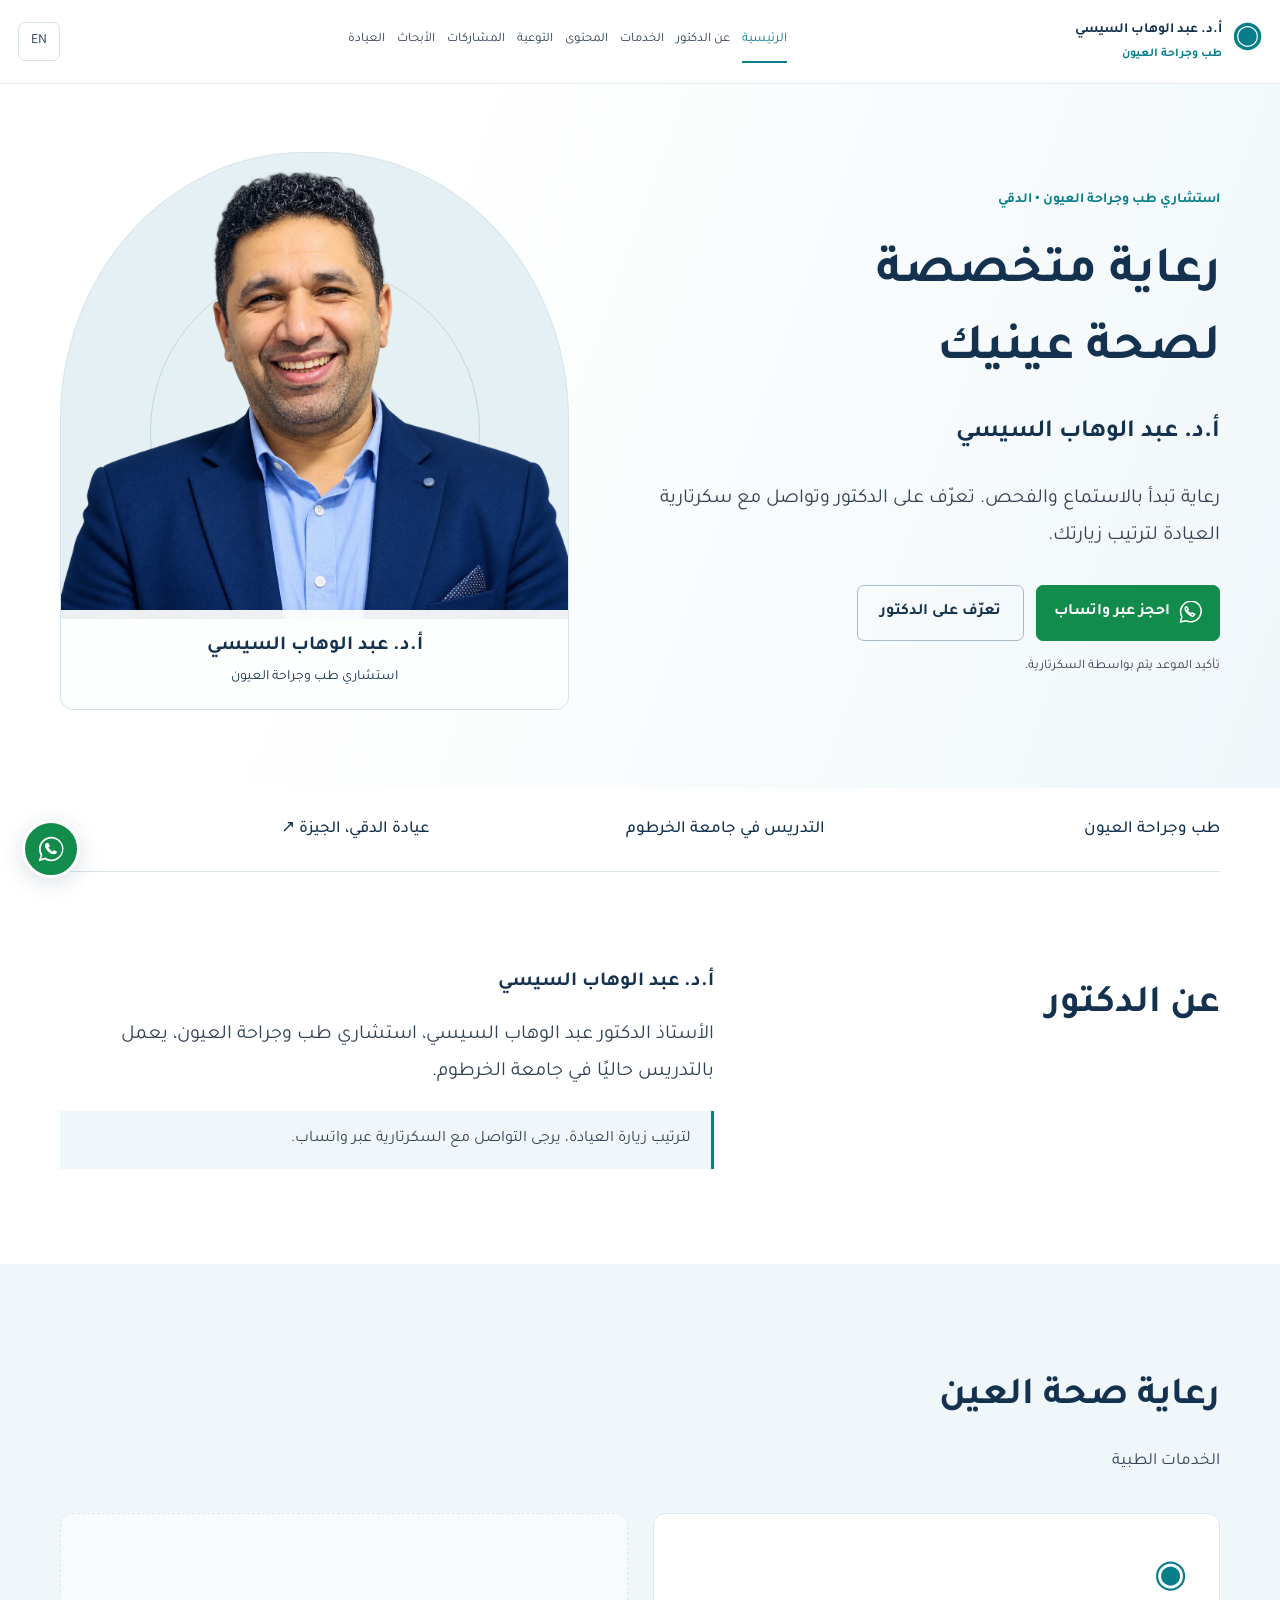
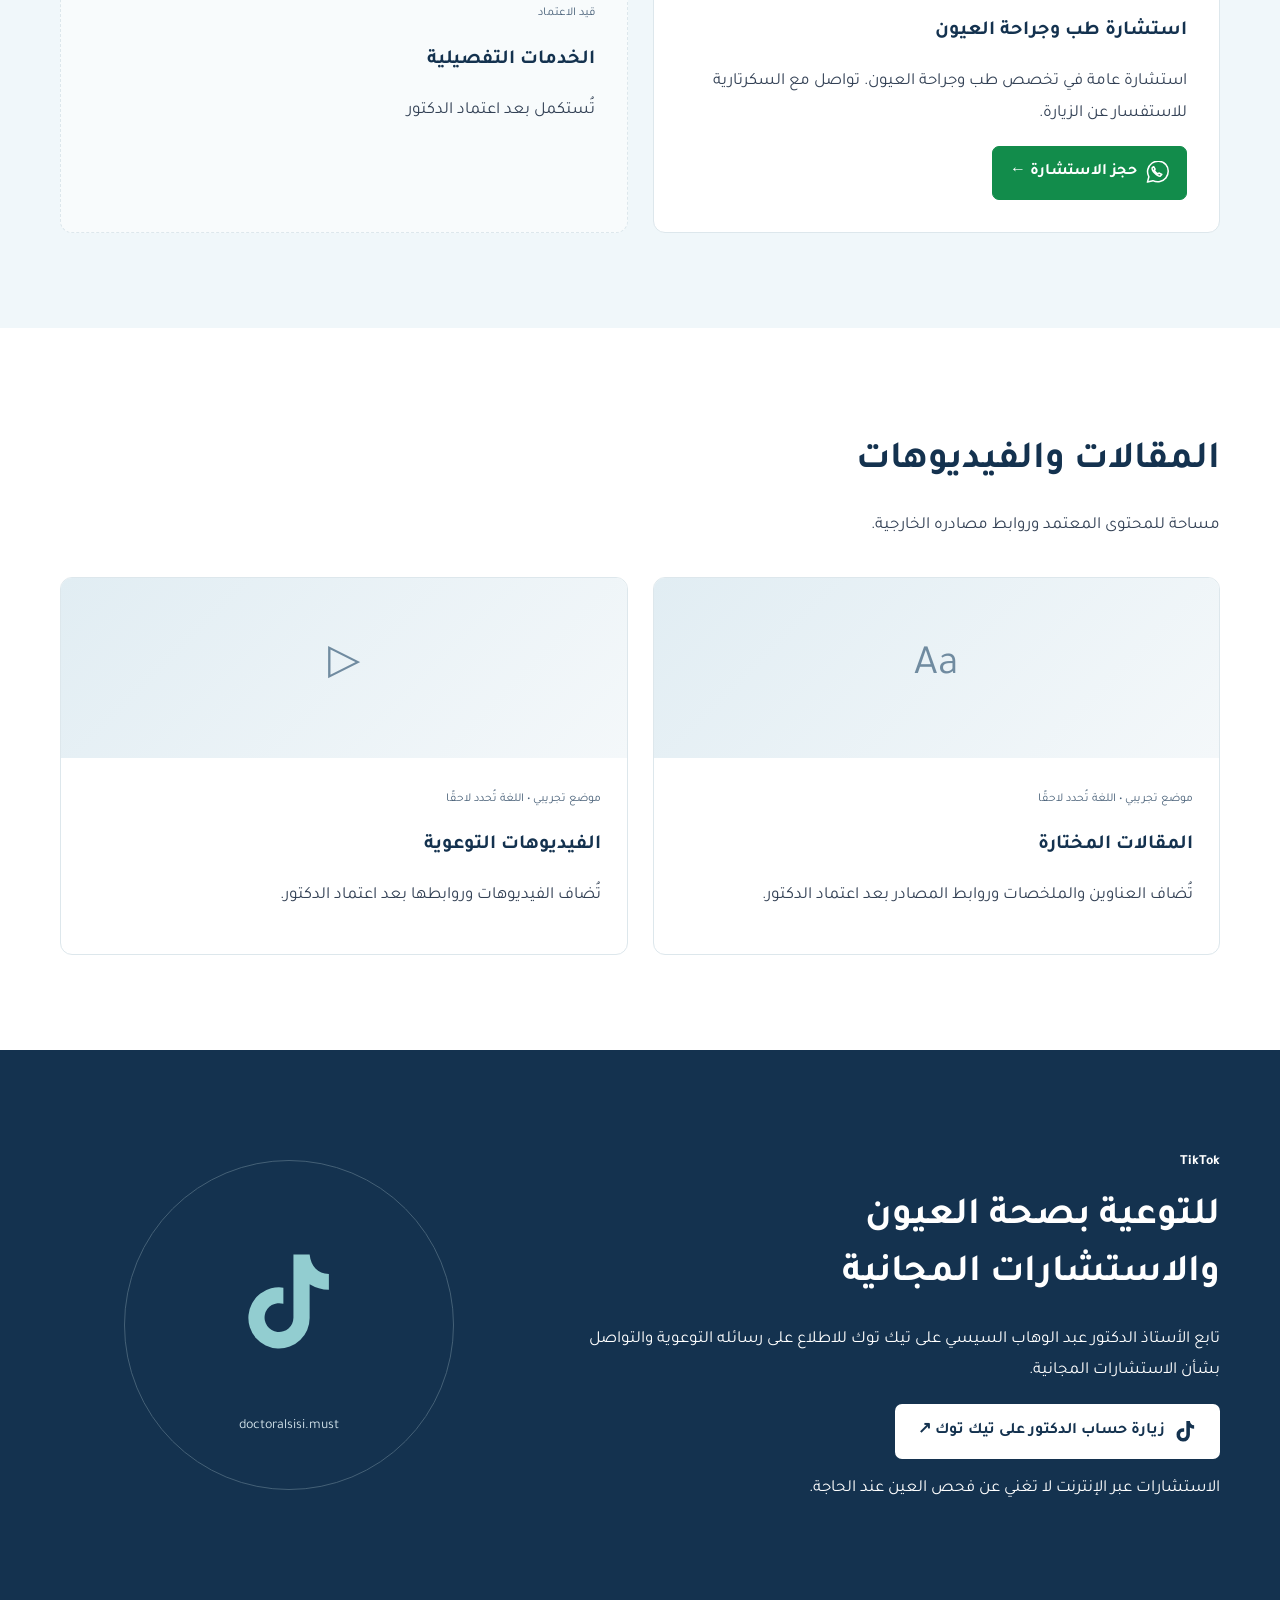
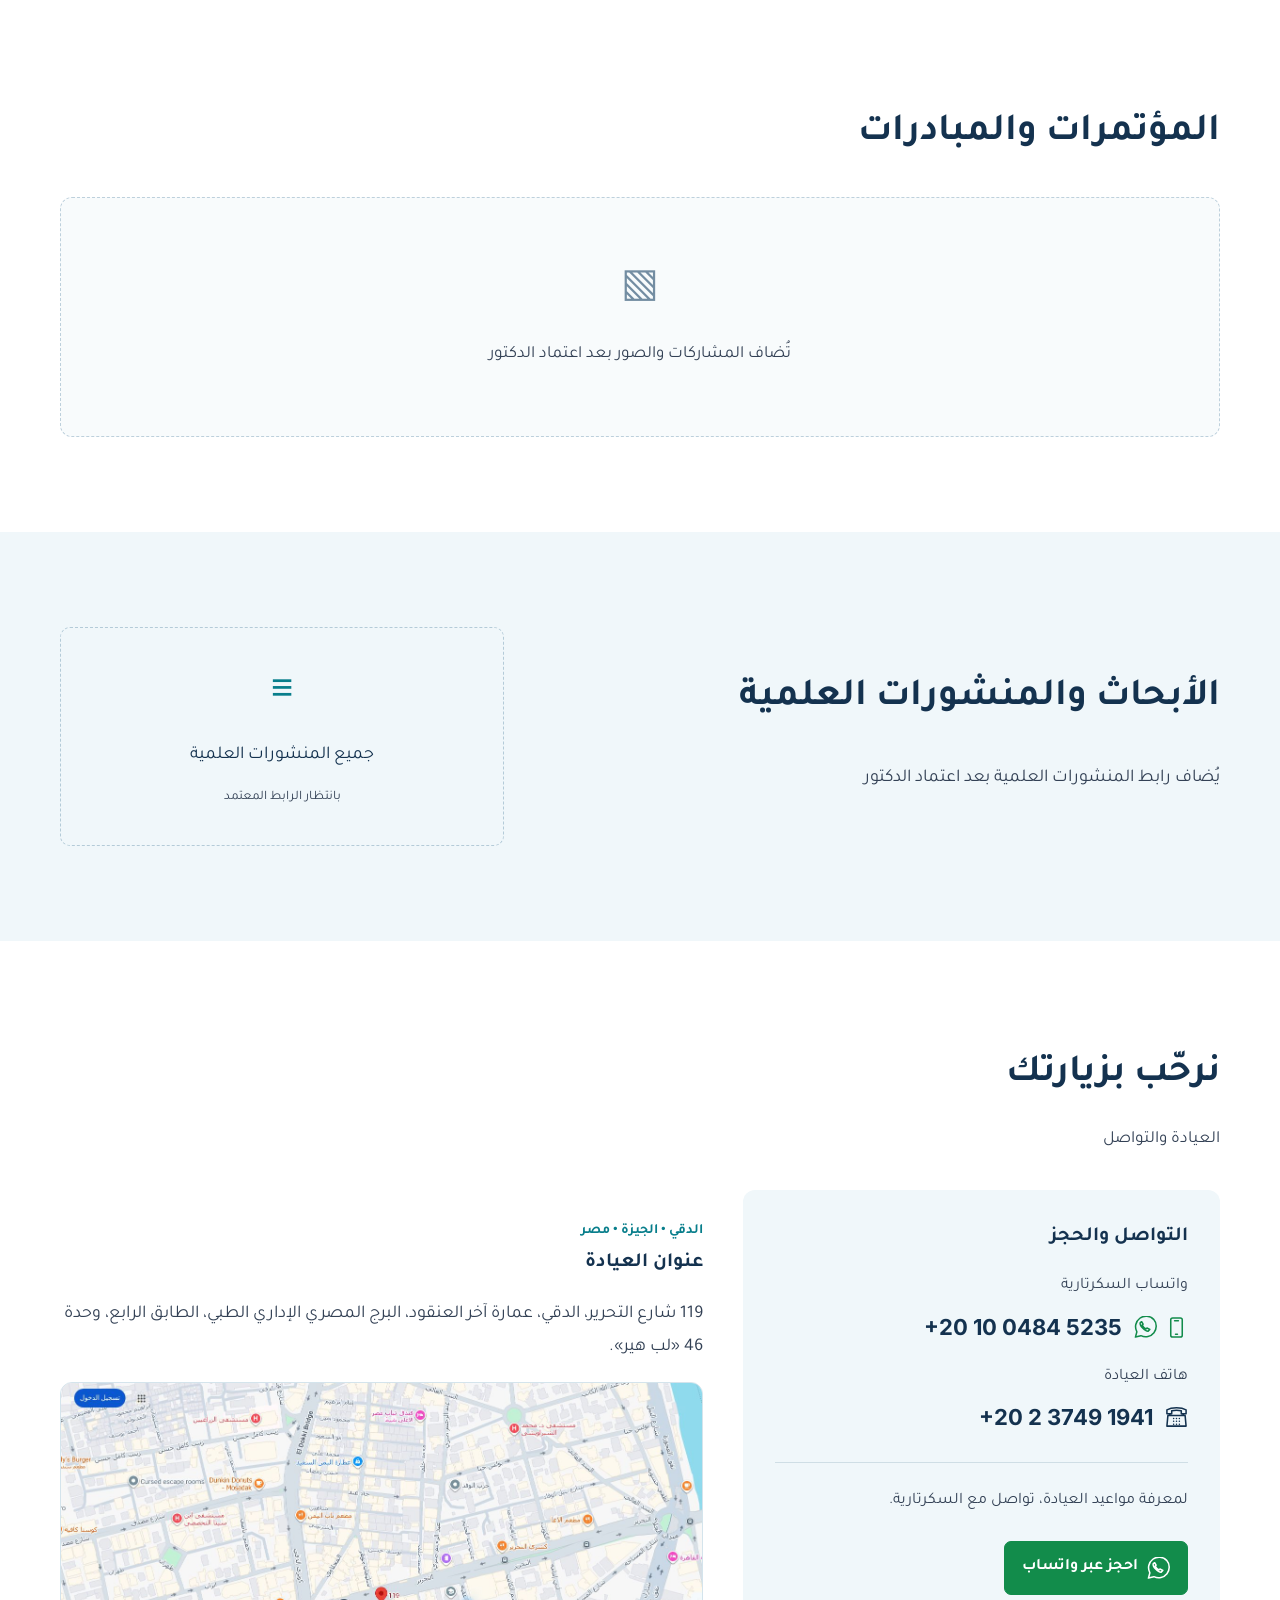
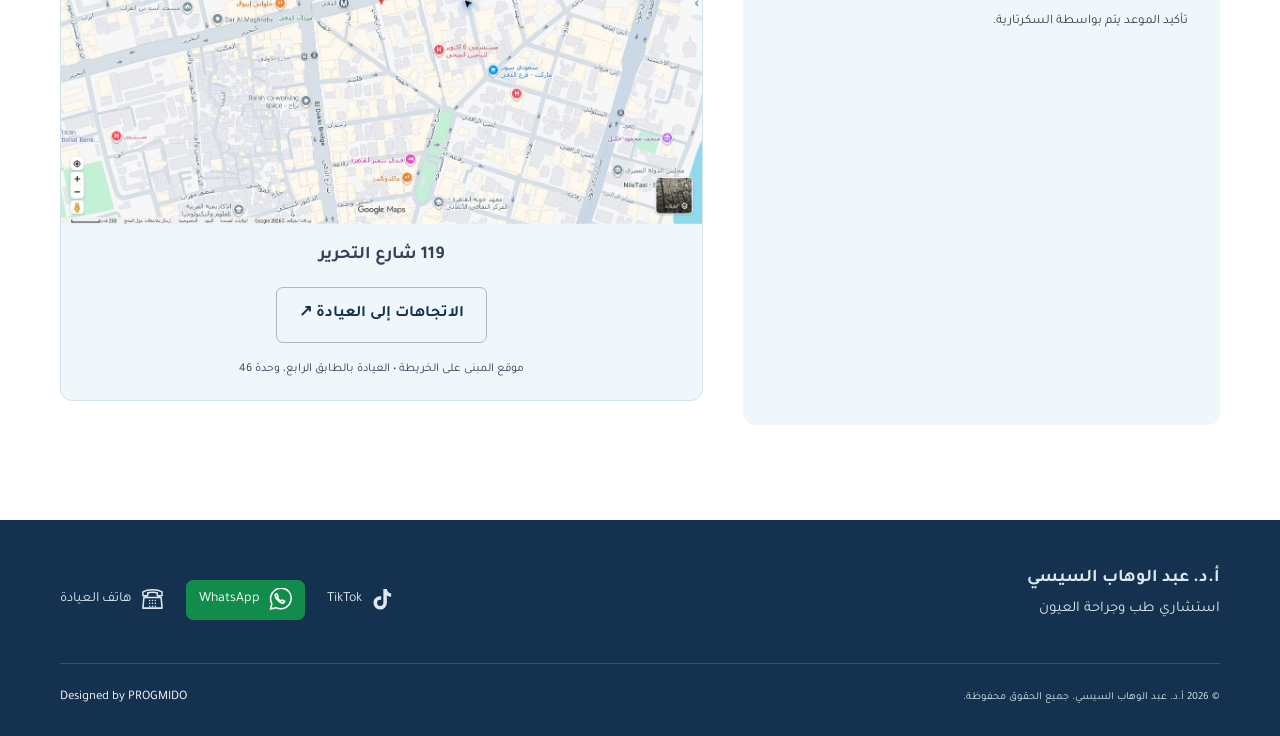
==== index.html @ f4b812cd "Add files via upload" ====
<!DOCTYPE html>

<html dir="rtl" lang="ar"><head><meta charset="utf-8"/><meta content="width=device-width,initial-scale=1" name="viewport"/><meta content="noindex,nofollow" name="robots"/><title>أ.د. عبد الوهاب السيسي | استشاري طب وجراحة العيون</title><meta content="تعرّف على الأستاذ الدكتور عبد الوهاب السيسي، استشاري طب وجراحة العيون، وتواصل مع سكرتارية عيادة الدقي لحجز موعد." name="description"/><link href="index.html" hreflang="ar" rel="alternate"/><link href="en.html" hreflang="en" rel="alternate"/><link href="assets/css/style.css" rel="stylesheet"/><script defer="" src="assets/js/main.js"></script><link href="assets/css/fonts.css" rel="stylesheet"/></head><body>
<a class="skip" href="#main">انتقل إلى المحتوى</a><header class="header"><div class="nav-wrap"><a class="brand" href="#home"><span aria-hidden="true" class="brand-icon">◉</span><span>أ.د. عبد الوهاب السيسي<small>طب وجراحة العيون</small></span></a><button aria-controls="navigation" aria-expanded="false" class="menu-toggle">القائمة ☰</button><nav aria-label="القائمة الرئيسية" id="navigation"><a href="#home">الرئيسية</a><a href="#about">عن الدكتور</a><a href="#services">الخدمات</a><a href="#insights">المحتوى</a><a href="#awareness">التوعية</a><a href="#activities">المشاركات</a><a href="#research">الأبحاث</a><a href="#clinic">العيادة</a></nav><a class="language" data-language="" href="en.html" lang="en">EN</a></div></header>
<main id="main"><section class="hero" id="home"><div class="container hero-grid"><div><span class="eyebrow">استشاري طب وجراحة العيون • الدقي</span><h1>رعاية متخصصة<br/>لصحة عينيك</h1><p class="hero-name">أ.د. عبد الوهاب السيسي</p><p class="lead">رعاية تبدأ بالاستماع والفحص. تعرّف على الدكتور وتواصل مع سكرتارية العيادة لترتيب زيارتك.</p><div class="actions"><a class="button primary whatsapp-action" href="https://wa.me/201004845235?text=%D9%85%D8%B1%D8%AD%D8%A8%D9%8B%D8%A7%D8%8C%20%D8%A3%D8%B1%D8%BA%D8%A8%20%D9%81%D9%8A%20%D8%AD%D8%AC%D8%B2%20%D9%85%D9%88%D8%B9%D8%AF%20%D9%85%D8%B9%20%D8%A7%D9%84%D8%A3%D8%B3%D8%AA%D8%A7%D8%B0%20%D8%A7%D9%84%D8%AF%D9%83%D8%AA%D9%88%D8%B1%20%D8%B9%D8%A8%D8%AF%20%D8%A7%D9%84%D9%88%D9%87%D8%A7%D8%A8%20%D8%A7%D9%84%D8%B3%D9%8A%D8%B3%D9%8A%20%D9%81%D9%8A%20%D8%B9%D9%8A%D8%A7%D8%AF%D8%A9%20%D8%A7%D9%84%D8%AF%D9%82%D9%8A.%20%D9%85%D8%A7%20%D8%A7%D9%84%D9%85%D9%88%D8%A7%D8%B9%D9%8A%D8%AF%20%D8%A7%D9%84%D9%85%D8%AA%D8%A7%D8%AD%D8%A9%D8%9F" rel="noopener noreferrer" target="_blank"><svg aria-hidden="true" class="contact-icon whatsapp-icon" fill="none" stroke="currentColor" stroke-linecap="round" stroke-linejoin="round" stroke-width="1.6" viewBox="0 0 24 24"><path d="M20.5 3.5A11 11 0 0 0 3 16.5L1.5 22l5.7-1.5A11 11 0 0 0 20.5 3.5Z"></path><path d="M8 6 6.5 7c-1 3 5 9 8 9l2-2-3-1.5-1 1c-2-1-3-2-4-4l1-1Z"></path></svg>احجز عبر واتساب</a><a class="button secondary" href="#about">تعرّف على الدكتور</a></div><p class="fine">تأكيد الموعد يتم بواسطة السكرتارية.</p></div><div class="portrait"><div aria-hidden="true" class="orbit"></div><img alt="أ.د. عبد الوهاب السيسي" fetchpriority="high" height="1202" src="assets/images/doctor-portrait.webp" width="1309"/><div class="portrait-caption">أ.د. عبد الوهاب السيسي<small>استشاري طب وجراحة العيون</small></div></div></div></section>
<div class="quick-strip container"><div><strong>طب وجراحة العيون</strong></div><div><strong>التدريس في جامعة الخرطوم</strong></div><a href="#clinic"><strong>عيادة الدقي، الجيزة ↗</strong></a></div>
<section id="about"><div class="container about-grid"><div class="section-heading"><h2>عن الدكتور</h2></div><div><h3>أ.د. عبد الوهاب السيسي</h3><p class="lead">الأستاذ الدكتور عبد الوهاب السيسي، استشاري طب وجراحة العيون، يعمل بالتدريس حاليًا في جامعة الخرطوم.</p><div class="inline-note">لترتيب زيارة العيادة، يرجى التواصل مع السكرتارية عبر واتساب.</div></div></div></section>
<section class="tinted" id="services"><div class="container"><div class="section-heading"><h2>رعاية صحة العين</h2><p>الخدمات الطبية</p></div><div class="cards"><article class="card service"><span aria-hidden="true" class="card-icon">◉</span><h3>استشارة طب وجراحة العيون</h3><p>استشارة عامة في تخصص طب وجراحة العيون. تواصل مع السكرتارية للاستفسار عن الزيارة.</p><a class="text-link whatsapp-action" href="https://wa.me/201004845235?text=%D9%85%D8%B1%D8%AD%D8%A8%D9%8B%D8%A7%D8%8C%20%D8%A3%D8%B1%D8%BA%D8%A8%20%D9%81%D9%8A%20%D8%AD%D8%AC%D8%B2%20%D9%85%D9%88%D8%B9%D8%AF%20%D9%85%D8%B9%20%D8%A7%D9%84%D8%A3%D8%B3%D8%AA%D8%A7%D8%B0%20%D8%A7%D9%84%D8%AF%D9%83%D8%AA%D9%88%D8%B1%20%D8%B9%D8%A8%D8%AF%20%D8%A7%D9%84%D9%88%D9%87%D8%A7%D8%A8%20%D8%A7%D9%84%D8%B3%D9%8A%D8%B3%D9%8A%20%D9%81%D9%8A%20%D8%B9%D9%8A%D8%A7%D8%AF%D8%A9%20%D8%A7%D9%84%D8%AF%D9%82%D9%8A.%20%D9%85%D8%A7%20%D8%A7%D9%84%D9%85%D9%88%D8%A7%D8%B9%D9%8A%D8%AF%20%D8%A7%D9%84%D9%85%D8%AA%D8%A7%D8%AD%D8%A9%D8%9F" rel="noopener noreferrer" target="_blank"><svg aria-hidden="true" class="contact-icon whatsapp-icon" fill="none" stroke="currentColor" stroke-linecap="round" stroke-linejoin="round" stroke-width="1.6" viewBox="0 0 24 24"><path d="M20.5 3.5A11 11 0 0 0 3 16.5L1.5 22l5.7-1.5A11 11 0 0 0 20.5 3.5Z"></path><path d="M8 6 6.5 7c-1 3 5 9 8 9l2-2-3-1.5-1 1c-2-1-3-2-4-4l1-1Z"></path></svg>حجز الاستشارة ←</a></article><article class="card pending"><span class="badge">قيد الاعتماد</span><h3>الخدمات التفصيلية</h3><p>تُستكمل بعد اعتماد الدكتور</p></article></div></div></section>
<section id="insights"><div class="container"><div class="section-heading"><h2>المقالات والفيديوهات</h2><p>مساحة للمحتوى المعتمد وروابط مصادره الخارجية.</p></div><div class="cards"><article class="card editorial"><div aria-label="موضع صورة المقال" class="media-placeholder" role="img">Aa</div><span class="badge">موضع تجريبي • اللغة تُحدد لاحقًا</span><h3>المقالات المختارة</h3><p>تُضاف العناوين والملخصات وروابط المصادر بعد اعتماد الدكتور.</p></article><article class="card editorial"><div aria-label="موضع صورة الفيديو" class="media-placeholder" role="img">▷</div><span class="badge">موضع تجريبي • اللغة تُحدد لاحقًا</span><h3>الفيديوهات التوعوية</h3><p>تُضاف الفيديوهات وروابطها بعد اعتماد الدكتور.</p></article></div></div></section>
<section class="awareness" id="awareness"><div class="container awareness-grid"><div><span class="eyebrow">TikTok</span><h2>للتوعية بصحة العيون<br/>والاستشارات المجانية</h2><p>تابع الأستاذ الدكتور عبد الوهاب السيسي على تيك توك للاطلاع على رسائله التوعوية والتواصل بشأن الاستشارات المجانية.</p><a class="button white tiktok-action" href="https://www.tiktok.com/@doctoralsisi.must" rel="noopener noreferrer" target="_blank"><svg aria-hidden="true" class="contact-icon tiktok-icon" fill="currentColor" viewBox="0 0 24 24"><path d="M16.6 1c.3 2.7 1.8 4.3 4.4 4.5v3.6a9.4 9.4 0 0 1-4.4-1.3v7.7a7 7 0 1 1-6-6.9v3.7a3.3 3.3 0 1 0 2.3 3.2V1Z"></path></svg>زيارة حساب الدكتور على تيك توك ↗</a><p class="fine">الاستشارات عبر الإنترنت لا تغني عن فحص العين عند الحاجة.</p></div><div aria-hidden="true" class="awareness-art"><span><svg aria-hidden="true" class="contact-icon tiktok-icon" fill="currentColor" viewBox="0 0 24 24"><path d="M16.6 1c.3 2.7 1.8 4.3 4.4 4.5v3.6a9.4 9.4 0 0 1-4.4-1.3v7.7a7 7 0 1 1-6-6.9v3.7a3.3 3.3 0 1 0 2.3 3.2V1Z"></path></svg></span><div>doctoralsisi.must</div></div></div></section>
<section id="activities"><div class="container"><div class="section-heading"><h2>المؤتمرات والمبادرات</h2></div><div class="empty-gallery"><span aria-hidden="true">▧</span><p>تُضاف المشاركات والصور بعد اعتماد الدكتور</p></div></div></section>
<section class="tinted" id="research"><div class="container research"><div><div class="section-heading"><h2>الأبحاث والمنشورات العلمية</h2></div><p>يُضاف رابط المنشورات العلمية بعد اعتماد الدكتور</p></div><div class="publication-placeholder"><span aria-hidden="true">≡</span><p>جميع المنشورات العلمية</p><small>بانتظار الرابط المعتمد</small></div></div></section>
<section id="clinic"><div class="container"><div class="section-heading"><h2>نرحّب بزيارتك</h2><p>العيادة والتواصل</p></div><div class="clinic-grid"><div class="contact-card"><h3>التواصل والحجز</h3><p>واتساب السكرتارية</p><a class="number" href="https://wa.me/201004845235" rel="noopener noreferrer" target="_blank"><span class="number-icons"><svg aria-hidden="true" class="contact-icon mobile-icon" fill="none" stroke="currentColor" stroke-linecap="round" stroke-linejoin="round" stroke-width="1.6" viewBox="0 0 24 24"><rect height="20" rx="2" width="12" x="6" y="2"></rect><path d="M10 5h4M11 19h2"></path></svg><svg aria-hidden="true" class="contact-icon whatsapp-icon" fill="none" stroke="currentColor" stroke-linecap="round" stroke-linejoin="round" stroke-width="1.6" viewBox="0 0 24 24"><path d="M20.5 3.5A11 11 0 0 0 3 16.5L1.5 22l5.7-1.5A11 11 0 0 0 20.5 3.5Z"></path><path d="M8 6 6.5 7c-1 3 5 9 8 9l2-2-3-1.5-1 1c-2-1-3-2-4-4l1-1Z"></path></svg></span><bdi>+20 10 0484 5235</bdi></a><p>هاتف العيادة</p><a class="number" href="tel:+20237491941"><span class="number-icons"><svg aria-hidden="true" class="contact-icon landline-icon" fill="none" stroke="currentColor" stroke-linecap="round" stroke-linejoin="round" stroke-width="1.6" viewBox="0 0 24 24"><path d="M3 10h18l1 11H2ZM5 10V8m14 2V8M2 4c5-3 15-3 20 0v4h-5V5a20 20 0 0 0-10 0v3H2Z"></path><path d="M9 13h.01M12 13h.01M15 13h.01M9 16h.01M12 16h.01M15 16h.01M9 19h.01M12 19h.01M15 19h.01"></path></svg></span><bdi>+20 2 3749 1941</bdi></a><hr/><p>لمعرفة مواعيد العيادة، تواصل مع السكرتارية.</p><a class="button primary whatsapp-action" href="https://wa.me/201004845235?text=%D9%85%D8%B1%D8%AD%D8%A8%D9%8B%D8%A7%D8%8C%20%D8%A3%D8%B1%D8%BA%D8%A8%20%D9%81%D9%8A%20%D8%AD%D8%AC%D8%B2%20%D9%85%D9%88%D8%B9%D8%AF%20%D9%85%D8%B9%20%D8%A7%D9%84%D8%A3%D8%B3%D8%AA%D8%A7%D8%B0%20%D8%A7%D9%84%D8%AF%D9%83%D8%AA%D9%88%D8%B1%20%D8%B9%D8%A8%D8%AF%20%D8%A7%D9%84%D9%88%D9%87%D8%A7%D8%A8%20%D8%A7%D9%84%D8%B3%D9%8A%D8%B3%D9%8A%20%D9%81%D9%8A%20%D8%B9%D9%8A%D8%A7%D8%AF%D8%A9%20%D8%A7%D9%84%D8%AF%D9%82%D9%8A.%20%D9%85%D8%A7%20%D8%A7%D9%84%D9%85%D9%88%D8%A7%D8%B9%D9%8A%D8%AF%20%D8%A7%D9%84%D9%85%D8%AA%D8%A7%D8%AD%D8%A9%D8%9F" rel="noopener noreferrer" target="_blank"><svg aria-hidden="true" class="contact-icon whatsapp-icon" fill="none" stroke="currentColor" stroke-linecap="round" stroke-linejoin="round" stroke-width="1.6" viewBox="0 0 24 24"><path d="M20.5 3.5A11 11 0 0 0 3 16.5L1.5 22l5.7-1.5A11 11 0 0 0 20.5 3.5Z"></path><path d="M8 6 6.5 7c-1 3 5 9 8 9l2-2-3-1.5-1 1c-2-1-3-2-4-4l1-1Z"></path></svg>احجز عبر واتساب</a><p class="fine">تأكيد الموعد يتم بواسطة السكرتارية.</p></div><div class="address-card"><span class="eyebrow">الدقي • الجيزة • مصر</span><h3>عنوان العيادة</h3><p class="address">119 شارع التحرير، الدقي، عمارة آخر العنقود، البرج المصري الإداري الطبي، الطابق الرابع، وحدة 46 «لب هير».</p><div class="map-panel"><a aria-label="عرض موقع المبنى على الخريطة" class="map-capture" href="https://www.google.com/maps/place/119+%D8%A7%D9%84%D8%AA%D8%AD%D8%B1%D9%8A%D8%B1%D8%8C+st%D8%8C+%D9%82%D8%B3%D9%85+%D8%A7%D9%84%D8%AF%D9%82%D9%8A%D8%8C+%D9%85%D8%AD%D8%A7%D9%81%D8%B8%D8%A9+%D8%A7%D9%84%D8%AC%D9%8A%D8%B2%D8%A9+3750330%D8%8C+%D9%85%D8%B5%D8%B1%E2%80%AD/@30.0384314,31.2130858,17z/data=!3m1!4b1!4m6!3m5!1s0x145846d4c457eeed:0x3fee08eb1dd763f8!8m2!3d30.0384314!4d31.2130858!16s%2Fg%2F11vklgx51n?entry=ttu&amp;g_ep=EgoyMDI2MTAwNy4wIKXMDSoASAFQAw%3D%3D" rel="noopener noreferrer" target="_blank"><img alt="خريطة موقع 119 شارع التحرير بالدقي" height="936" loading="lazy" src="assets/images/clinic-map.jpg" width="1363"/></a><strong>119 شارع التحرير</strong><a class="button secondary" href="https://www.google.com/maps/place/119+%D8%A7%D9%84%D8%AA%D8%AD%D8%B1%D9%8A%D8%B1%D8%8C+st%D8%8C+%D9%82%D8%B3%D9%85+%D8%A7%D9%84%D8%AF%D9%82%D9%8A%D8%8C+%D9%85%D8%AD%D8%A7%D9%81%D8%B8%D8%A9+%D8%A7%D9%84%D8%AC%D9%8A%D8%B2%D8%A9+3750330%D8%8C+%D9%85%D8%B5%D8%B1%E2%80%AD/@30.0384314,31.2130858,17z/data=!3m1!4b1!4m6!3m5!1s0x145846d4c457eeed:0x3fee08eb1dd763f8!8m2!3d30.0384314!4d31.2130858!16s%2Fg%2F11vklgx51n?entry=ttu&amp;g_ep=EgoyMDI2MTAwNy4wIKXMDSoASAFQAw%3D%3D" rel="noopener noreferrer" target="_blank">الاتجاهات إلى العيادة ↗</a><small>موقع المبنى على الخريطة • العيادة بالطابق الرابع، وحدة 46</small></div></div></div></div></section></main>
<footer><div class="container footer-top"><div><strong>أ.د. عبد الوهاب السيسي</strong><p>استشاري طب وجراحة العيون</p></div><div class="footer-links"><a class="tiktok-action" href="https://www.tiktok.com/@doctoralsisi.must" rel="noopener noreferrer" target="_blank"><svg aria-hidden="true" class="contact-icon tiktok-icon" fill="currentColor" viewBox="0 0 24 24"><path d="M16.6 1c.3 2.7 1.8 4.3 4.4 4.5v3.6a9.4 9.4 0 0 1-4.4-1.3v7.7a7 7 0 1 1-6-6.9v3.7a3.3 3.3 0 1 0 2.3 3.2V1Z"></path></svg>TikTok</a> <a class="whatsapp-action" href="https://wa.me/201004845235?text=%D9%85%D8%B1%D8%AD%D8%A8%D9%8B%D8%A7%D8%8C%20%D8%A3%D8%B1%D8%BA%D8%A8%20%D9%81%D9%8A%20%D8%AD%D8%AC%D8%B2%20%D9%85%D9%88%D8%B9%D8%AF%20%D9%85%D8%B9%20%D8%A7%D9%84%D8%A3%D8%B3%D8%AA%D8%A7%D8%B0%20%D8%A7%D9%84%D8%AF%D9%83%D8%AA%D9%88%D8%B1%20%D8%B9%D8%A8%D8%AF%20%D8%A7%D9%84%D9%88%D9%87%D8%A7%D8%A8%20%D8%A7%D9%84%D8%B3%D9%8A%D8%B3%D9%8A%20%D9%81%D9%8A%20%D8%B9%D9%8A%D8%A7%D8%AF%D8%A9%20%D8%A7%D9%84%D8%AF%D9%82%D9%8A.%20%D9%85%D8%A7%20%D8%A7%D9%84%D9%85%D9%88%D8%A7%D8%B9%D9%8A%D8%AF%20%D8%A7%D9%84%D9%85%D8%AA%D8%A7%D8%AD%D8%A9%D8%9F" rel="noopener noreferrer" target="_blank"><svg aria-hidden="true" class="contact-icon whatsapp-icon" fill="none" stroke="currentColor" stroke-linecap="round" stroke-linejoin="round" stroke-width="1.6" viewBox="0 0 24 24"><path d="M20.5 3.5A11 11 0 0 0 3 16.5L1.5 22l5.7-1.5A11 11 0 0 0 20.5 3.5Z"></path><path d="M8 6 6.5 7c-1 3 5 9 8 9l2-2-3-1.5-1 1c-2-1-3-2-4-4l1-1Z"></path></svg>WhatsApp</a><a class="phone-action" href="tel:+20237491941"><svg aria-hidden="true" class="contact-icon landline-icon" fill="none" stroke="currentColor" stroke-linecap="round" stroke-linejoin="round" stroke-width="1.6" viewBox="0 0 24 24"><path d="M3 10h18l1 11H2ZM5 10V8m14 2V8M2 4c5-3 15-3 20 0v4h-5V5a20 20 0 0 0-10 0v3H2Z"></path><path d="M9 13h.01M12 13h.01M15 13h.01M9 16h.01M12 16h.01M15 16h.01M9 19h.01M12 19h.01M15 19h.01"></path></svg>هاتف العيادة</a></div></div><div class="container footer-bottom"><small>© 2026 أ.د. عبد الوهاب السيسي. جميع الحقوق محفوظة.</small><a class="" href="https://medo67866.github.io/progmido/" rel="noopener noreferrer" target="_blank">Designed by PROGMIDO</a></div></footer>
<a class="floating-whatsapp" href="https://wa.me/201004845235?text=%D9%85%D8%B1%D8%AD%D8%A8%D9%8B%D8%A7%D8%8C%20%D8%A3%D8%B1%D8%BA%D8%A8%20%D9%81%D9%8A%20%D8%AD%D8%AC%D8%B2%20%D9%85%D9%88%D8%B9%D8%AF%20%D9%85%D8%B9%20%D8%A7%D9%84%D8%A3%D8%B3%D8%AA%D8%A7%D8%B0%20%D8%A7%D9%84%D8%AF%D9%83%D8%AA%D9%88%D8%B1%20%D8%B9%D8%A8%D8%AF%20%D8%A7%D9%84%D9%88%D9%87%D8%A7%D8%A8%20%D8%A7%D9%84%D8%B3%D9%8A%D8%B3%D9%8A%20%D9%81%D9%8A%20%D8%B9%D9%8A%D8%A7%D8%AF%D8%A9%20%D8%A7%D9%84%D8%AF%D9%82%D9%8A.%20%D9%85%D8%A7%20%D8%A7%D9%84%D9%85%D9%88%D8%A7%D8%B9%D9%8A%D8%AF%20%D8%A7%D9%84%D9%85%D8%AA%D8%A7%D8%AD%D8%A9%D8%9F" rel="noopener noreferrer" target="_blank"><svg aria-hidden="true" height="28" viewBox="0 0 32 32" width="28"><path d="M16 2a14 14 0 0 0-12 21L2 30l7-2A14 14 0 1 0 16 2zm0 2a12 12 0 1 1-6 22l-.4-.2-4.7 1.3 1.3-4.6-.3-.5A12 12 0 0 1 16 4zm-5 5c-1 0-2 2-2 3 0 4 6 10 10 10 2 0 4-2 4-3l-4-2-1 2c-2-1-4-3-5-5l2-1-2-4z" fill="currentColor"></path></svg><span class="sr-only">احجز عبر واتساب</span></a>
<dialog id="lightbox"><button autofocus="" class="close-lightbox">إغلاق ×</button><img alt="" height="600" width="900"/></dialog></body></html>
---- assets/css/style.css ----
*{box-sizing:border-box}html{scroll-behavior:smooth;scroll-padding-top:100px}body{margin:0;color:#334155;background:white;font-family:Tajawal,Arial,sans-serif;line-height:1.9}h1,h2,h3,p{margin-top:0}h1,h2,h3{color:#14324f;line-height:1.5}h1{font-size:clamp(2.2rem,4vw,3.7rem);letter-spacing:-1.5px;margin:20px 0}h2{font-size:clamp(1.8rem,3vw,2.6rem);margin:10px 0 20px}h3{font-size:1.25rem}a{color:inherit;text-decoration:none}a:hover{text-decoration:underline}button{font:inherit;cursor:pointer}a,button{touch-action:manipulation}a:focus-visible,button:focus-visible{outline:3px solid #087e8b;outline-offset:5px}.container{width:min(1160px,calc(100% - 48px));margin:auto}section{padding:95px 0;scroll-margin-top:25px}.tinted{background:#f0f7fa}.header{position:sticky;top:0;z-index:20;background:#ffffffed;backdrop-filter:blur(12px);border-bottom:1px solid #e2eaf0}.nav-wrap{max-width:1400px;margin:auto;display:flex;align-items:center;gap:22px;padding:16px 24px}.brand{display:flex;align-items:center;gap:10px;font-weight:bold;color:#14324f;line-height:1.5;font-size:14px;white-space:nowrap}.brand small{display:block;font-size:10px;color:#087e8b;margin-top:4px}.brand-icon{font-size:34px;color:#087e8b}nav{display:flex;flex:1;justify-content:center;gap:17px;font-size:11px}nav a{padding:8px 0;border-bottom:2px solid transparent}nav a.active{color:#087e8b;border-color:#087e8b}.language{border:1px solid #d5e2e7;border-radius:7px;padding:6px 12px;font-size:12px}.menu-toggle{display:none}.hero{background:linear-gradient(110deg,#fff 30%,#f0f7fa);padding:68px 0 78px}.hero-grid{display:grid;grid-template-columns:1.15fr 1fr;gap:65px;align-items:center}.eyebrow{font-size:12px;font-weight:bold;color:#087e8b;letter-spacing:1px}.hero-name{font-size:22px;font-weight:bold;color:#14324f}.lead{font-size:17px;max-width:600px}.actions{display:flex;flex-wrap:wrap;gap:12px;margin-top:30px}.button{display:inline-flex;align-items:center;justify-content:center;padding:12px 22px;min-height:48px;font-size:13px;font-weight:bold;border-radius:7px;border:1px solid transparent}.button:hover{text-decoration:none;filter:brightness(.96)}.primary{color:white;background:#087e8b}.secondary{color:#14324f;background:transparent;border-color:#a7bac6}.fine{font-size:11px;margin:14px 0 0}.portrait{position:relative;min-height:435px;display:grid;place-items:center;background:#e4f0f3;border-radius:48% 48% 14px 14px;overflow:hidden;border:1px solid #d3e5eb}.orbit{position:absolute;width:330px;height:330px;border:1px solid #bfd9e1;border-radius:50%}.portrait-placeholder{position:relative;text-align:center;padding:30px;max-width:330px}.portrait-placeholder strong{display:block;color:#14324f;font-size:19px}.portrait-placeholder p{font-size:12px}.portrait-symbol{font-size:85px;color:#087e8b;opacity:.5}.portrait-caption{position:absolute;bottom:0;background:#ffffffed;width:100%;padding:18px;text-align:center;color:#14324f;font-weight:bold}.portrait-caption small{display:block;font-size:11px;font-weight:normal}.portrait img{max-width:100%;height:435px;object-fit:contain;position:relative}.quick-strip{display:grid;grid-template-columns:repeat(3,1fr);padding:26px 0;border-bottom:1px solid #d9e4e9;gap:25px;font-size:12px}.quick-strip>div,.quick-strip>a{display:flex;align-items:center;gap:15px}.quick-strip span{color:#087e8b;font-size:12px}.quick-strip strong{font-weight:normal;color:#14324f}.about-grid{display:grid;grid-template-columns:1fr 1.5fr;gap:70px}.inline-note{border-inline-start:3px solid #087e8b;padding:14px 20px;background:#f0f7fa;font-size:13px}.section-heading{max-width:650px;margin-bottom:35px}.section-heading p{font-size:14px}.cards{display:grid;grid-template-columns:repeat(2,1fr);gap:25px}.card{background:#fff;border:1px solid #dde7ec;border-radius:12px;padding:32px}.card p{font-size:14px}.card-icon{font-size:38px;color:#087e8b}.text-link{color:#087e8b;font-size:13px;font-weight:bold}.pending{background:#f8fbfc;border-style:dashed;display:flex;flex-direction:column;justify-content:center}.badge{display:inline-block;color:#486078;font-size:10px;margin-bottom:20px}.editorial{padding:0 0 26px;overflow:hidden}.editorial>h3,.editorial>p,.editorial>.badge{margin-inline:26px}.media-placeholder{height:180px;background:linear-gradient(135deg,#e1edf3,#f4f8fa);display:grid;place-items:center;color:#708ba0;font-size:42px;margin-bottom:24px}.awareness{background:#14324f;color:#fff}.awareness h2,.awareness .eyebrow{color:white}.awareness-grid{display:grid;grid-template-columns:1.4fr 1fr;gap:60px;align-items:center}.awareness p{max-width:650px;font-size:14px}.white{color:#14324f;background:#fff}.awareness-art{border:1px solid #446076;border-radius:50%;aspect-ratio:1;display:flex;flex-direction:column;justify-content:center;align-items:center;max-width:330px;width:100%;justify-self:center}.awareness-art span{font-size:110px;color:#92cdd0}.awareness-art div{font-size:14px;color:#d4e4ec}.empty-gallery{min-height:240px;border:1px dashed #bdd0dc;background:#f8fbfc;border-radius:12px;display:flex;flex-direction:column;align-items:center;justify-content:center;text-align:center;padding:30px}.empty-gallery span{font-size:40px;color:#738da2}.empty-gallery p{font-size:14px;margin:12px 0}.research{display:grid;grid-template-columns:1.5fr 1fr;gap:50px;align-items:center}.publication-placeholder{padding:32px;border:1px dashed #b4cbd8;border-radius:10px;text-align:center}.publication-placeholder span{font-size:38px;color:#087e8b}.publication-placeholder p{margin:8px 0;color:#14324f}.publication-placeholder small{font-size:11px}.clinic-grid{display:grid;grid-template-columns:1fr 1.35fr;gap:40px}.contact-card{background:#f0f7fa;border-radius:12px;padding:32px}.contact-card p{font-size:13px;margin:15px 0 5px}.contact-card .fine{font-size:10px}.number{font-size:21px;color:#14324f;font-weight:bold}hr{border:0;border-top:1px solid #cfdee5;margin:24px 0}.contact-card .button{margin-top:20px}.address-card{padding:24px 0}.address{font-size:15px}.map-panel{background:#f0f7fa;border:1px solid #d4e4ec;border-radius:12px;min-height:230px;padding:25px;display:flex;align-items:center;justify-content:center;flex-direction:column;gap:12px;text-align:center}.map-panel>span{font-size:36px;color:#087e8b}.map-panel small{font-size:10px}footer{background:#14324f;color:#dce7ee;padding:42px 0 26px}.footer-top,.footer-bottom{display:flex;justify-content:space-between;align-items:center;gap:24px}.footer-top p{font-size:12px}.footer-links{display:flex;gap:22px;font-size:12px}.footer-bottom{border-top:1px solid #3a5269;padding-top:22px;margin-top:25px;font-size:11px}.footer-bottom a{color:white}.floating-whatsapp{position:fixed;bottom:22px;inset-inline-end:22px;z-index:30;border:3px solid white;border-radius:50%;height:58px;width:58px;display:grid;place-items:center;background:#128c4b;color:white;box-shadow:0 5px 22px #14324f26}.skip{position:fixed;top:-100px;background:white;padding:15px;z-index:50}.skip:focus{top:0}.sr-only{position:absolute;width:1px;height:1px;padding:0;margin:-1px;overflow:hidden;clip:rect(0,0,0,0);white-space:nowrap;border:0}dialog{border:0;border-radius:10px;max-width:90vw;padding:20px}dialog::backdrop{background:#14324fcc}dialog img{max-width:100%;height:auto;display:block}.close-lightbox{display:block;margin-bottom:12px;background:white;border:1px solid #bcced9;border-radius:5px}[dir=ltr] h1{line-height:1.2}[dir=ltr] .brand{font-size:12px}[dir=ltr] .hero-name{font-size:20px}@media(min-width:1450px){nav{font-size:12px}}@media(max-width:1100px){.menu-toggle{display:block;background:white;border:1px solid #c8d7df;border-radius:6px;padding:6px 10px;margin-inline-start:auto;font-size:12px}nav{display:none;position:absolute;top:100%;inset-inline:0;background:#fff;padding:20px 24px;box-shadow:0 12px 20px #14324f10;flex-wrap:wrap;gap:18px}nav.open{display:flex}.hero-grid{gap:30px}.brand{font-size:13px}}@media(max-width:700px){.container{width:calc(100% - 36px)}.nav-wrap{padding:12px 18px;gap:12px}.brand{font-size:11px}.brand-icon{font-size:26px}.language{padding:6px 8px}.hero{padding:45px 0}.hero-grid,.about-grid,.awareness-grid,.research,.clinic-grid{grid-template-columns:1fr;gap:30px}.hero-grid h1{letter-spacing:-.5px}.hero-name{font-size:19px}.portrait{min-height:350px;width:min(100%,380px);justify-self:center}.portrait img{height:350px}.orbit{width:260px;height:260px}.quick-strip{grid-template-columns:1fr;gap:12px;padding:25px 0}.quick-strip>div,.quick-strip>a{gap:14px}section{padding:60px 0}.section-heading{margin-bottom:25px}.cards{grid-template-columns:1fr}.card{padding:25px}.editorial{padding:0 0 20px}.awareness-art{max-width:230px}.awareness-art span{font-size:70px}.footer-top,.footer-bottom{flex-direction:column;align-items:flex-start}.footer-bottom{padding-bottom:70px}.floating-whatsapp{bottom:16px;inset-inline-end:16px}p{overflow-wrap:break-word}.number{font-size:20px}.lead{font-size:15px}.actions .button{flex:1;white-space:nowrap;font-size:11px}}@media(prefers-reduced-motion:reduce){html{scroll-behavior:auto}*{transition:none!important;animation:none!important}}

/* Requested refinements: original light design retained. */
body{font-size:18px;line-height:1.85}h1,h2,h3{letter-spacing:0}html[lang=en] body{font-family:Inter,Arial,sans-serif;font-size:16px}html[lang=en] h1,html[lang=en] h2,html[lang=en] h3{font-family:'Plus Jakarta Sans',Inter,sans-serif;letter-spacing:-.025em}nav{font-size:15px}.brand{font-size:17px}.brand small{font-size:12px}.hero-name{font-size:25px}.lead{font-size:20px}.eyebrow{font-size:14px;letter-spacing:0}.button{font-size:16px;gap:9px}.fine{font-size:13px}.section-heading p,.card p,.awareness p{font-size:17px}.quick-strip{font-size:17px}.quick-strip strong{font-weight:500}.inline-note{font-size:16px}.text-link{font-size:16px}.badge{font-size:12px}.empty-gallery p{font-size:17px}.publication-placeholder small{font-size:13px}.address{font-size:18px}.contact-card p{font-size:16px}.contact-card .fine{font-size:13px}.footer-links{font-size:14px}.footer-top p{font-size:15px}.footer-bottom{font-size:13px}.portrait{min-height:480px}.portrait img{width:100%;height:auto;max-height:480px;object-fit:contain;align-self:end;margin-bottom:90px;display:block}.portrait-caption{font-size:20px}.portrait-caption small{font-size:14px}.contact-icon{width:23px;height:23px;flex:0 0 auto;vertical-align:middle}.whatsapp-action{display:inline-flex;align-items:center;justify-content:center;gap:9px;background:#128c4b!important;color:#fff!important;border:1px solid #128c4b!important;border-radius:7px;padding:11px 17px;min-height:46px;text-decoration:none!important}.whatsapp-action:hover{background:#0d743d!important;border-color:#0d743d!important}.floating-whatsapp{background:#128c4b}.tiktok-action,.phone-action{display:inline-flex;align-items:center;gap:9px}.number{display:flex;align-items:center;gap:12px;flex-wrap:wrap;font-family:Inter,Tajawal,sans-serif;font-size:22px}.number-icons{display:inline-flex;align-items:center;gap:8px;color:#128c4b}.number-icons .landline-icon{color:#14324f}.number bdi{white-space:nowrap}.awareness-art .tiktok-icon{width:105px;height:105px}.footer-links{align-items:center;flex-wrap:wrap}.footer-links .whatsapp-action{padding:6px 12px;min-height:40px}.map-panel{padding:0 0 20px;overflow:hidden;gap:15px}.map-capture{display:block;width:100%;background:#edf2f4}.map-capture img{display:block;width:100%;height:auto}.map-panel>small{font-size:12px;padding:0 15px}.map-panel>.button{margin-inline:15px}.hero-grid>div,.clinic-grid>div{min-width:0}.language{font-size:14px}a:focus-visible,button:focus-visible{outline:3px solid #087e8b;outline-offset:4px}
@media(min-width:1101px) and (max-width:1380px){.nav-wrap{gap:15px;padding-inline:18px}nav{gap:12px;font-size:13px}.brand{font-size:14px}[dir=ltr] nav{font-size:11px}}
@media(max-width:1100px){nav{font-size:16px}.menu-toggle{font-size:14px}.brand{font-size:16px}}
@media(max-width:700px){body{font-size:17px}.brand{font-size:13px}.brand small{font-size:10px}.lead{font-size:18px}.hero-name{font-size:22px}.actions .button{font-size:15px;white-space:normal;flex:1 1 180px}.portrait{min-height:350px}.portrait img{max-height:350px;margin-bottom:80px}.portrait-caption{padding:14px;font-size:18px}.number{font-size:19px;gap:8px}.number-icons{gap:5px}.number-icons .contact-icon{width:20px;height:20px}.card p,.awareness p{font-size:16px}.footer-links{gap:15px}.contact-card{padding:24px}.awareness-art .tiktok-icon{width:75px;height:75px}}
---- assets/css/fonts.css ----
@font-face {
  font-family: 'Inter';
  font-style: normal;
  font-weight: 400;
  font-display: swap;
  src: url(../fonts/inter-400.ttf) format('truetype');
}
@font-face {
  font-family: 'Inter';
  font-style: normal;
  font-weight: 500;
  font-display: swap;
  src: url(../fonts/inter-500.ttf) format('truetype');
}
@font-face {
  font-family: 'Inter';
  font-style: normal;
  font-weight: 600;
  font-display: swap;
  src: url(../fonts/inter-600.ttf) format('truetype');
}
@font-face {
  font-family: 'Inter';
  font-style: normal;
  font-weight: 700;
  font-display: swap;
  src: url(../fonts/inter-700.ttf) format('truetype');
}
@font-face {
  font-family: 'Inter';
  font-style: normal;
  font-weight: 800;
  font-display: swap;
  src: url(../fonts/inter-800.ttf) format('truetype');
}
@font-face {
  font-family: 'Plus Jakarta Sans';
  font-style: normal;
  font-weight: 600;
  font-display: swap;
  src: url(../fonts/plus-jakarta-sans-600.ttf) format('truetype');
}
@font-face {
  font-family: 'Plus Jakarta Sans';
  font-style: normal;
  font-weight: 700;
  font-display: swap;
  src: url(../fonts/plus-jakarta-sans-700.ttf) format('truetype');
}
@font-face {
  font-family: 'Plus Jakarta Sans';
  font-style: normal;
  font-weight: 800;
  font-display: swap;
  src: url(../fonts/plus-jakarta-sans-800.ttf) format('truetype');
}
@font-face {
  font-family: 'Tajawal';
  font-style: normal;
  font-weight: 400;
  font-display: swap;
  src: url(../fonts/tajawal-400.ttf) format('truetype');
}
@font-face {
  font-family: 'Tajawal';
  font-style: normal;
  font-weight: 500;
  font-display: swap;
  src: url(../fonts/tajawal-500.ttf) format('truetype');
}
@font-face {
  font-family: 'Tajawal';
  font-style: normal;
  font-weight: 700;
  font-display: swap;
  src: url(../fonts/tajawal-700.ttf) format('truetype');
}
@font-face {
  font-family: 'Tajawal';
  font-style: normal;
  font-weight: 800;
  font-display: swap;
  src: url(../fonts/tajawal-800.ttf) format('truetype');
}
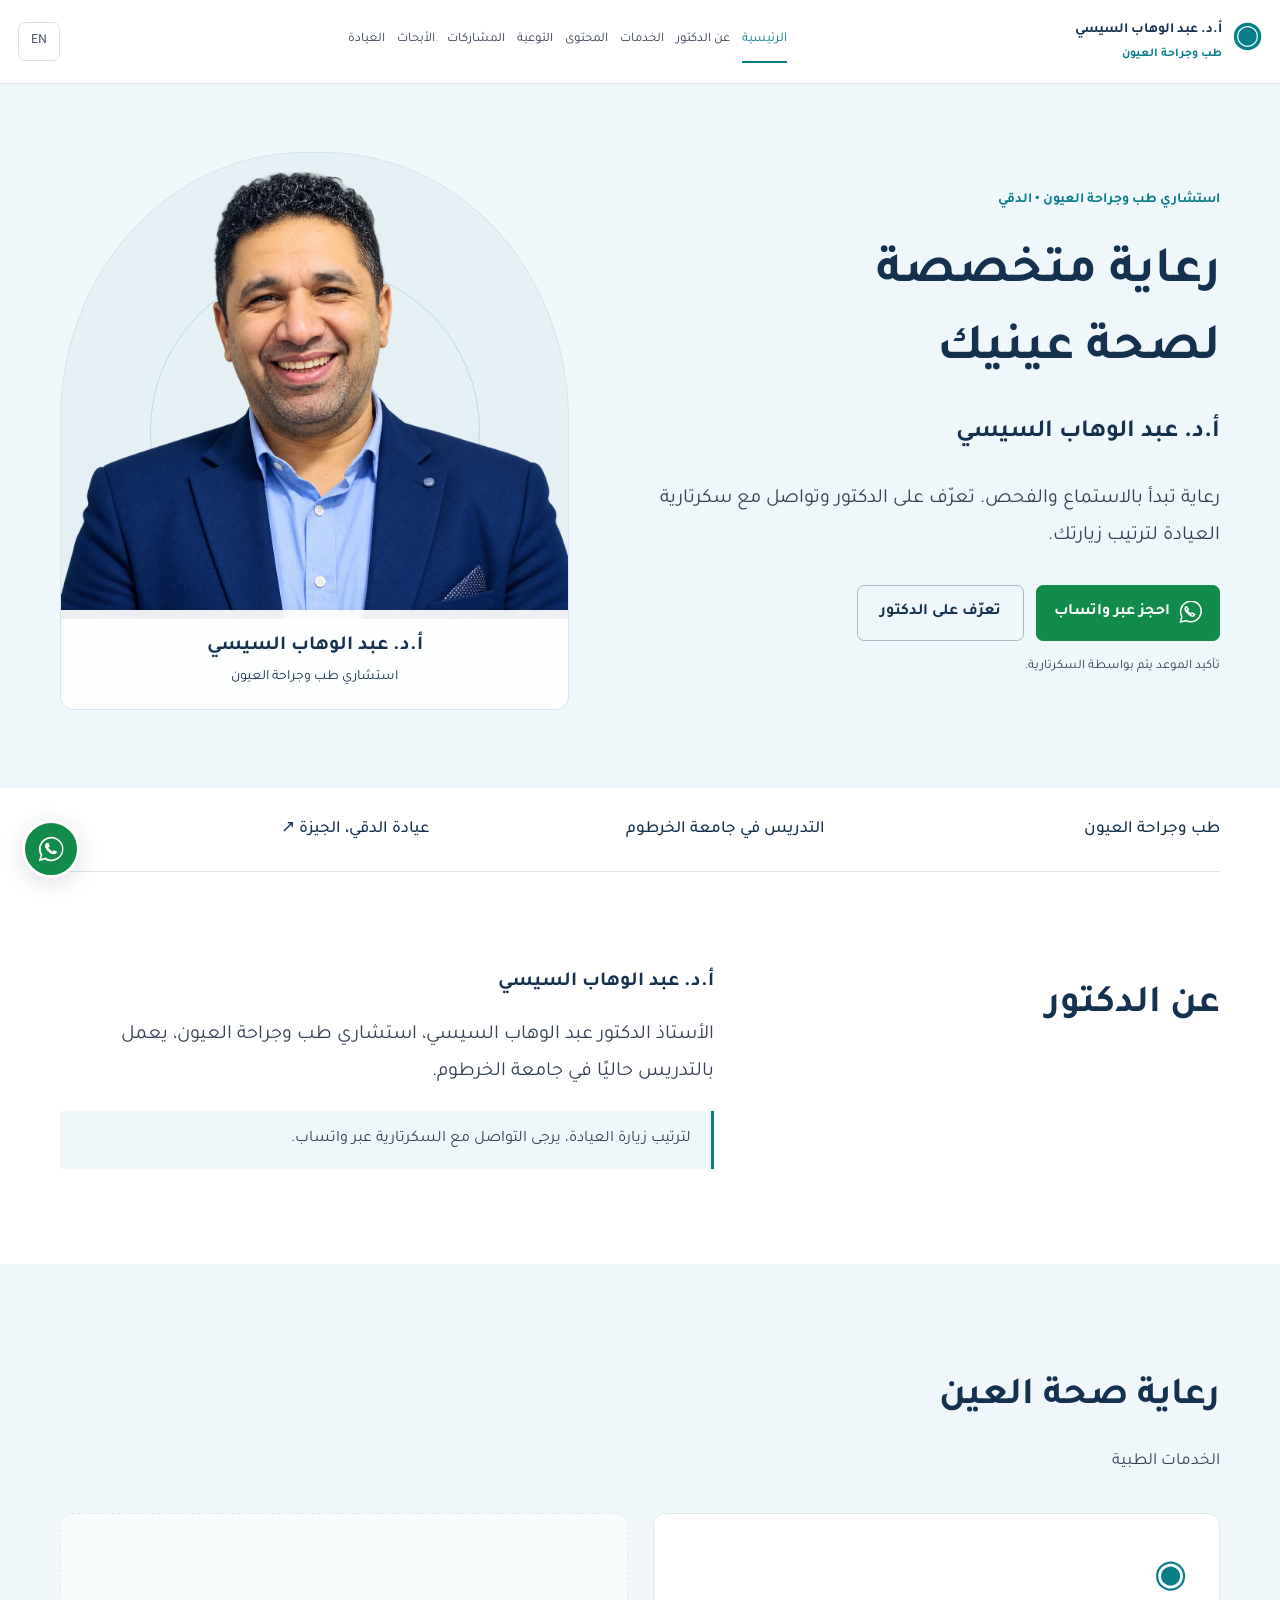
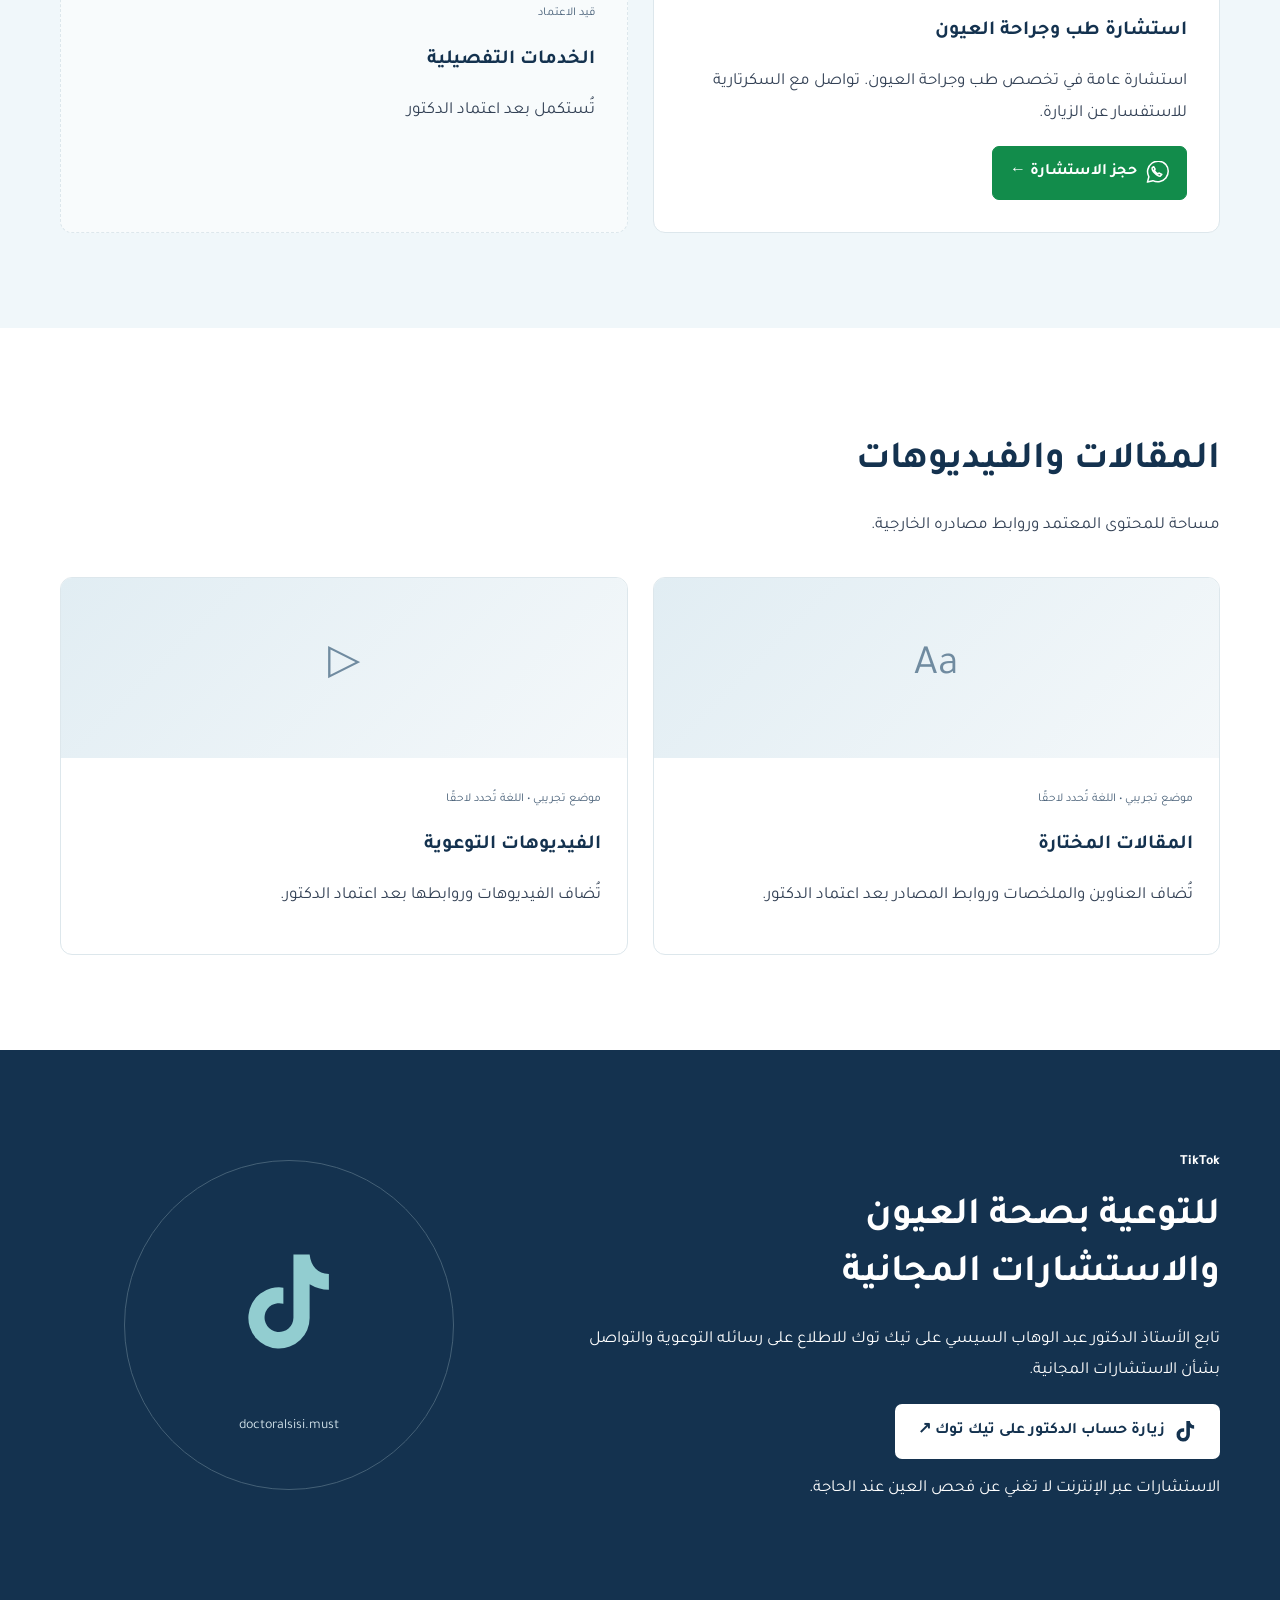
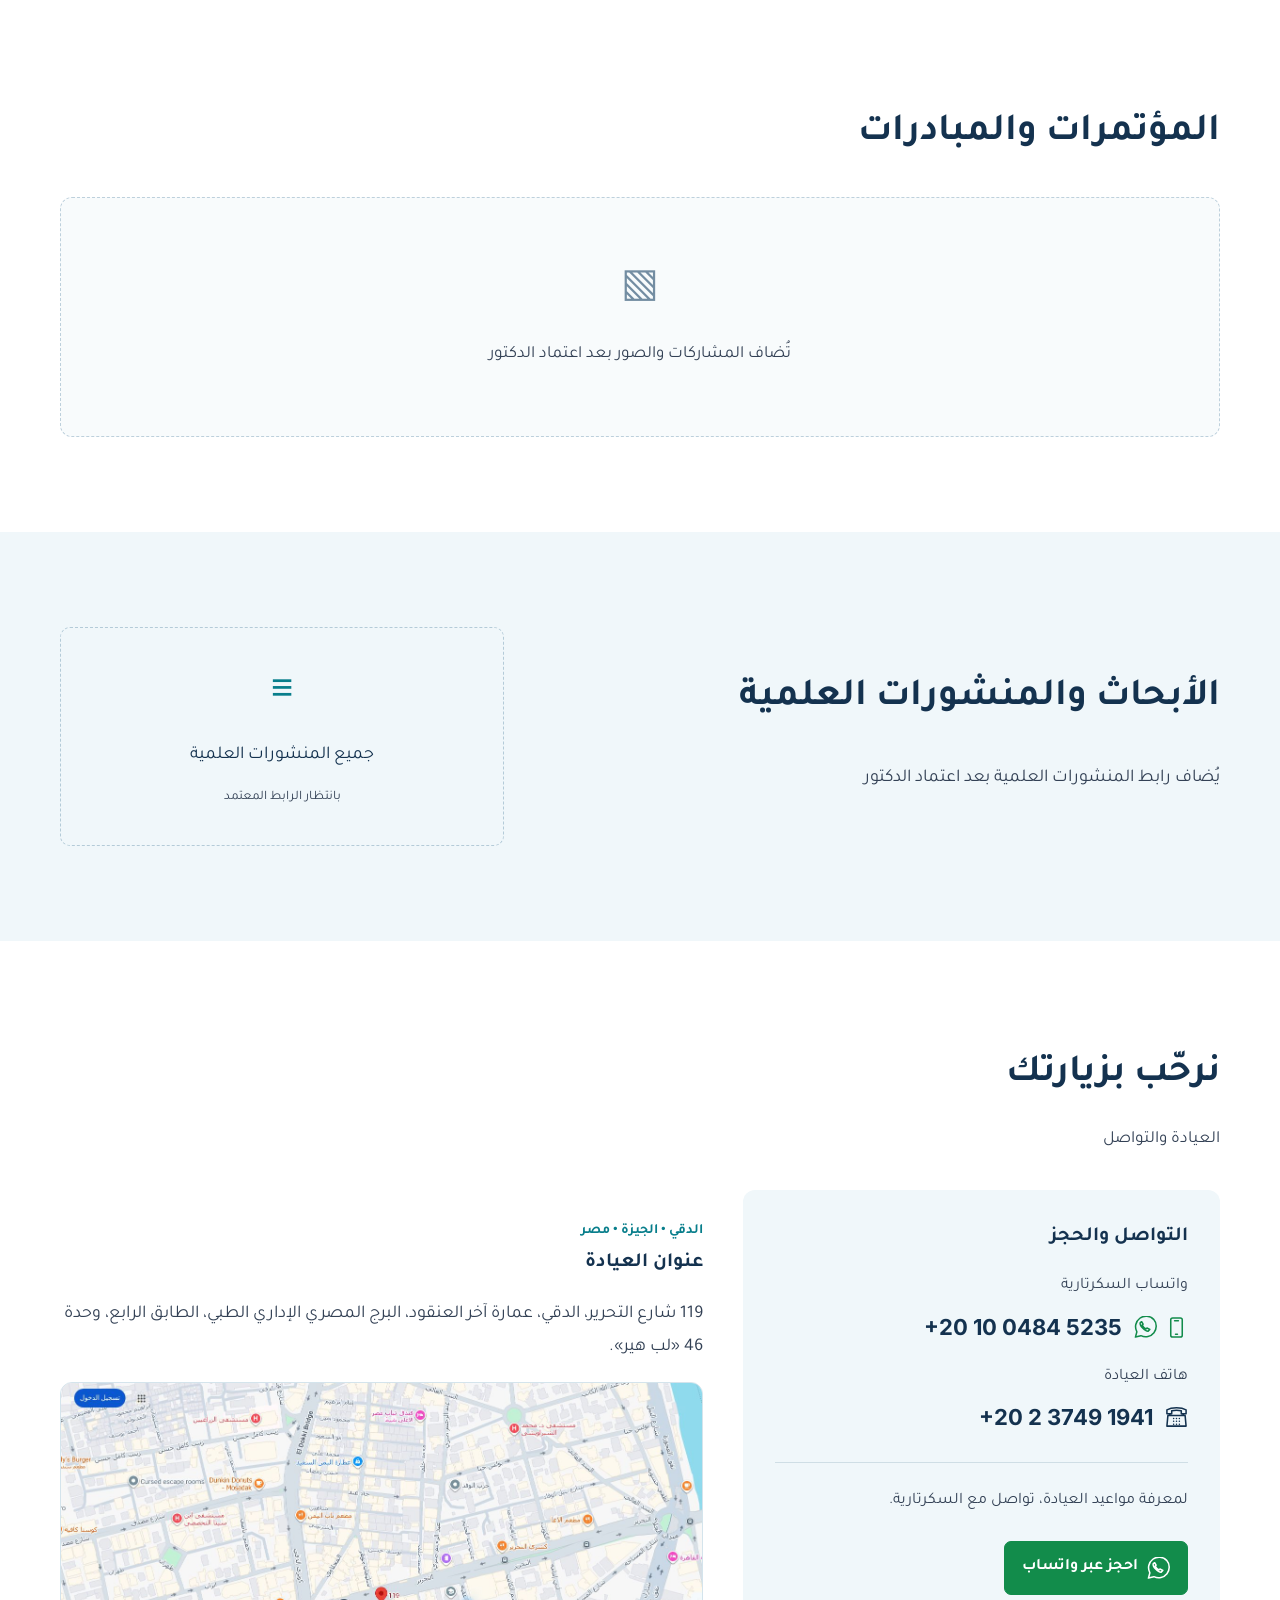
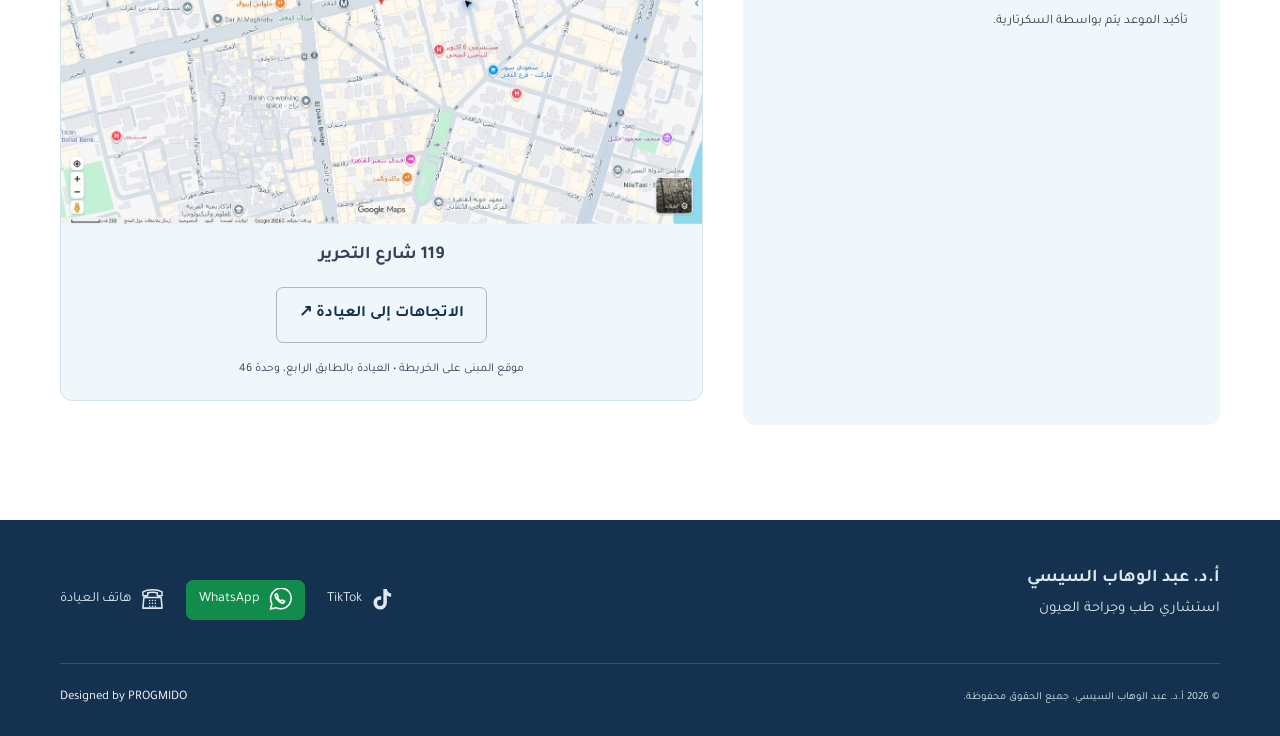
==== commit 19e5b7e7: "Add files via upload" ====
--- a/index.html
+++ b/index.html
@@ -1,6 +1,6 @@
 <!DOCTYPE html>
 
-<html dir="rtl" lang="ar"><head><meta charset="utf-8"/><meta content="width=device-width,initial-scale=1" name="viewport"/><meta content="noindex,nofollow" name="robots"/><title>أ.د. عبد الوهاب السيسي | استشاري طب وجراحة العيون</title><meta content="تعرّف على الأستاذ الدكتور عبد الوهاب السيسي، استشاري طب وجراحة العيون، وتواصل مع سكرتارية عيادة الدقي لحجز موعد." name="description"/><link href="index.html" hreflang="ar" rel="alternate"/><link href="en.html" hreflang="en" rel="alternate"/><link href="assets/css/style.css" rel="stylesheet"/><script defer="" src="assets/js/main.js"></script><link href="assets/css/fonts.css" rel="stylesheet"/></head><body>
+<html dir="rtl" lang="ar"><head><meta charset="utf-8"/><meta content="width=device-width,initial-scale=1" name="viewport"/><meta content="noindex,nofollow" name="robots"/><title>أ.د. عبد الوهاب السيسي | استشاري طب وجراحة العيون</title><meta content="تعرّف على الأستاذ الدكتور عبد الوهاب السيسي، استشاري طب وجراحة العيون، وتواصل مع سكرتارية عيادة الدقي لحجز موعد." name="description"/><link href="index.html" hreflang="ar" rel="alternate"/><link href="en.html" hreflang="en" rel="alternate"/><link href="assets/css/style.css?v=3" rel="stylesheet"/><script defer="" src="assets/js/main.js"></script><link href="assets/css/fonts.css" rel="stylesheet"/></head><body>
 <a class="skip" href="#main">انتقل إلى المحتوى</a><header class="header"><div class="nav-wrap"><a class="brand" href="#home"><span aria-hidden="true" class="brand-icon">◉</span><span>أ.د. عبد الوهاب السيسي<small>طب وجراحة العيون</small></span></a><button aria-controls="navigation" aria-expanded="false" class="menu-toggle">القائمة ☰</button><nav aria-label="القائمة الرئيسية" id="navigation"><a href="#home">الرئيسية</a><a href="#about">عن الدكتور</a><a href="#services">الخدمات</a><a href="#insights">المحتوى</a><a href="#awareness">التوعية</a><a href="#activities">المشاركات</a><a href="#research">الأبحاث</a><a href="#clinic">العيادة</a></nav><a class="language" data-language="" href="en.html" lang="en">EN</a></div></header>
 <main id="main"><section class="hero" id="home"><div class="container hero-grid"><div><span class="eyebrow">استشاري طب وجراحة العيون • الدقي</span><h1>رعاية متخصصة<br/>لصحة عينيك</h1><p class="hero-name">أ.د. عبد الوهاب السيسي</p><p class="lead">رعاية تبدأ بالاستماع والفحص. تعرّف على الدكتور وتواصل مع سكرتارية العيادة لترتيب زيارتك.</p><div class="actions"><a class="button primary whatsapp-action" href="https://wa.me/201004845235?text=%D9%85%D8%B1%D8%AD%D8%A8%D9%8B%D8%A7%D8%8C%20%D8%A3%D8%B1%D8%BA%D8%A8%20%D9%81%D9%8A%20%D8%AD%D8%AC%D8%B2%20%D9%85%D9%88%D8%B9%D8%AF%20%D9%85%D8%B9%20%D8%A7%D9%84%D8%A3%D8%B3%D8%AA%D8%A7%D8%B0%20%D8%A7%D9%84%D8%AF%D9%83%D8%AA%D9%88%D8%B1%20%D8%B9%D8%A8%D8%AF%20%D8%A7%D9%84%D9%88%D9%87%D8%A7%D8%A8%20%D8%A7%D9%84%D8%B3%D9%8A%D8%B3%D9%8A%20%D9%81%D9%8A%20%D8%B9%D9%8A%D8%A7%D8%AF%D8%A9%20%D8%A7%D9%84%D8%AF%D9%82%D9%8A.%20%D9%85%D8%A7%20%D8%A7%D9%84%D9%85%D9%88%D8%A7%D8%B9%D9%8A%D8%AF%20%D8%A7%D9%84%D9%85%D8%AA%D8%A7%D8%AD%D8%A9%D8%9F" rel="noopener noreferrer" target="_blank"><svg aria-hidden="true" class="contact-icon whatsapp-icon" fill="none" stroke="currentColor" stroke-linecap="round" stroke-linejoin="round" stroke-width="1.6" viewBox="0 0 24 24"><path d="M20.5 3.5A11 11 0 0 0 3 16.5L1.5 22l5.7-1.5A11 11 0 0 0 20.5 3.5Z"></path><path d="M8 6 6.5 7c-1 3 5 9 8 9l2-2-3-1.5-1 1c-2-1-3-2-4-4l1-1Z"></path></svg>احجز عبر واتساب</a><a class="button secondary" href="#about">تعرّف على الدكتور</a></div><p class="fine">تأكيد الموعد يتم بواسطة السكرتارية.</p></div><div class="portrait"><div aria-hidden="true" class="orbit"></div><img alt="أ.د. عبد الوهاب السيسي" fetchpriority="high" height="1202" src="assets/images/doctor-portrait.webp" width="1309"/><div class="portrait-caption">أ.د. عبد الوهاب السيسي<small>استشاري طب وجراحة العيون</small></div></div></div></section>
 <div class="quick-strip container"><div><strong>طب وجراحة العيون</strong></div><div><strong>التدريس في جامعة الخرطوم</strong></div><a href="#clinic"><strong>عيادة الدقي، الجيزة ↗</strong></a></div>
--- a/assets/css/style.css
+++ b/assets/css/style.css
@@ -1,4 +1,4 @@
-*{box-sizing:border-box}html{scroll-behavior:smooth;scroll-padding-top:100px}body{margin:0;color:#334155;background:white;font-family:Tajawal,Arial,sans-serif;line-height:1.9}h1,h2,h3,p{margin-top:0}h1,h2,h3{color:#14324f;line-height:1.5}h1{font-size:clamp(2.2rem,4vw,3.7rem);letter-spacing:-1.5px;margin:20px 0}h2{font-size:clamp(1.8rem,3vw,2.6rem);margin:10px 0 20px}h3{font-size:1.25rem}a{color:inherit;text-decoration:none}a:hover{text-decoration:underline}button{font:inherit;cursor:pointer}a,button{touch-action:manipulation}a:focus-visible,button:focus-visible{outline:3px solid #087e8b;outline-offset:5px}.container{width:min(1160px,calc(100% - 48px));margin:auto}section{padding:95px 0;scroll-margin-top:25px}.tinted{background:#f0f7fa}.header{position:sticky;top:0;z-index:20;background:#ffffffed;backdrop-filter:blur(12px);border-bottom:1px solid #e2eaf0}.nav-wrap{max-width:1400px;margin:auto;display:flex;align-items:center;gap:22px;padding:16px 24px}.brand{display:flex;align-items:center;gap:10px;font-weight:bold;color:#14324f;line-height:1.5;font-size:14px;white-space:nowrap}.brand small{display:block;font-size:10px;color:#087e8b;margin-top:4px}.brand-icon{font-size:34px;color:#087e8b}nav{display:flex;flex:1;justify-content:center;gap:17px;font-size:11px}nav a{padding:8px 0;border-bottom:2px solid transparent}nav a.active{color:#087e8b;border-color:#087e8b}.language{border:1px solid #d5e2e7;border-radius:7px;padding:6px 12px;font-size:12px}.menu-toggle{display:none}.hero{background:linear-gradient(110deg,#fff 30%,#f0f7fa);padding:68px 0 78px}.hero-grid{display:grid;grid-template-columns:1.15fr 1fr;gap:65px;align-items:center}.eyebrow{font-size:12px;font-weight:bold;color:#087e8b;letter-spacing:1px}.hero-name{font-size:22px;font-weight:bold;color:#14324f}.lead{font-size:17px;max-width:600px}.actions{display:flex;flex-wrap:wrap;gap:12px;margin-top:30px}.button{display:inline-flex;align-items:center;justify-content:center;padding:12px 22px;min-height:48px;font-size:13px;font-weight:bold;border-radius:7px;border:1px solid transparent}.button:hover{text-decoration:none;filter:brightness(.96)}.primary{color:white;background:#087e8b}.secondary{color:#14324f;background:transparent;border-color:#a7bac6}.fine{font-size:11px;margin:14px 0 0}.portrait{position:relative;min-height:435px;display:grid;place-items:center;background:#e4f0f3;border-radius:48% 48% 14px 14px;overflow:hidden;border:1px solid #d3e5eb}.orbit{position:absolute;width:330px;height:330px;border:1px solid #bfd9e1;border-radius:50%}.portrait-placeholder{position:relative;text-align:center;padding:30px;max-width:330px}.portrait-placeholder strong{display:block;color:#14324f;font-size:19px}.portrait-placeholder p{font-size:12px}.portrait-symbol{font-size:85px;color:#087e8b;opacity:.5}.portrait-caption{position:absolute;bottom:0;background:#ffffffed;width:100%;padding:18px;text-align:center;color:#14324f;font-weight:bold}.portrait-caption small{display:block;font-size:11px;font-weight:normal}.portrait img{max-width:100%;height:435px;object-fit:contain;position:relative}.quick-strip{display:grid;grid-template-columns:repeat(3,1fr);padding:26px 0;border-bottom:1px solid #d9e4e9;gap:25px;font-size:12px}.quick-strip>div,.quick-strip>a{display:flex;align-items:center;gap:15px}.quick-strip span{color:#087e8b;font-size:12px}.quick-strip strong{font-weight:normal;color:#14324f}.about-grid{display:grid;grid-template-columns:1fr 1.5fr;gap:70px}.inline-note{border-inline-start:3px solid #087e8b;padding:14px 20px;background:#f0f7fa;font-size:13px}.section-heading{max-width:650px;margin-bottom:35px}.section-heading p{font-size:14px}.cards{display:grid;grid-template-columns:repeat(2,1fr);gap:25px}.card{background:#fff;border:1px solid #dde7ec;border-radius:12px;padding:32px}.card p{font-size:14px}.card-icon{font-size:38px;color:#087e8b}.text-link{color:#087e8b;font-size:13px;font-weight:bold}.pending{background:#f8fbfc;border-style:dashed;display:flex;flex-direction:column;justify-content:center}.badge{display:inline-block;color:#486078;font-size:10px;margin-bottom:20px}.editorial{padding:0 0 26px;overflow:hidden}.editorial>h3,.editorial>p,.editorial>.badge{margin-inline:26px}.media-placeholder{height:180px;background:linear-gradient(135deg,#e1edf3,#f4f8fa);display:grid;place-items:center;color:#708ba0;font-size:42px;margin-bottom:24px}.awareness{background:#14324f;color:#fff}.awareness h2,.awareness .eyebrow{color:white}.awareness-grid{display:grid;grid-template-columns:1.4fr 1fr;gap:60px;align-items:center}.awareness p{max-width:650px;font-size:14px}.white{color:#14324f;background:#fff}.awareness-art{border:1px solid #446076;border-radius:50%;aspect-ratio:1;display:flex;flex-direction:column;justify-content:center;align-items:center;max-width:330px;width:100%;justify-self:center}.awareness-art span{font-size:110px;color:#92cdd0}.awareness-art div{font-size:14px;color:#d4e4ec}.empty-gallery{min-height:240px;border:1px dashed #bdd0dc;background:#f8fbfc;border-radius:12px;display:flex;flex-direction:column;align-items:center;justify-content:center;text-align:center;padding:30px}.empty-gallery span{font-size:40px;color:#738da2}.empty-gallery p{font-size:14px;margin:12px 0}.research{display:grid;grid-template-columns:1.5fr 1fr;gap:50px;align-items:center}.publication-placeholder{padding:32px;border:1px dashed #b4cbd8;border-radius:10px;text-align:center}.publication-placeholder span{font-size:38px;color:#087e8b}.publication-placeholder p{margin:8px 0;color:#14324f}.publication-placeholder small{font-size:11px}.clinic-grid{display:grid;grid-template-columns:1fr 1.35fr;gap:40px}.contact-card{background:#f0f7fa;border-radius:12px;padding:32px}.contact-card p{font-size:13px;margin:15px 0 5px}.contact-card .fine{font-size:10px}.number{font-size:21px;color:#14324f;font-weight:bold}hr{border:0;border-top:1px solid #cfdee5;margin:24px 0}.contact-card .button{margin-top:20px}.address-card{padding:24px 0}.address{font-size:15px}.map-panel{background:#f0f7fa;border:1px solid #d4e4ec;border-radius:12px;min-height:230px;padding:25px;display:flex;align-items:center;justify-content:center;flex-direction:column;gap:12px;text-align:center}.map-panel>span{font-size:36px;color:#087e8b}.map-panel small{font-size:10px}footer{background:#14324f;color:#dce7ee;padding:42px 0 26px}.footer-top,.footer-bottom{display:flex;justify-content:space-between;align-items:center;gap:24px}.footer-top p{font-size:12px}.footer-links{display:flex;gap:22px;font-size:12px}.footer-bottom{border-top:1px solid #3a5269;padding-top:22px;margin-top:25px;font-size:11px}.footer-bottom a{color:white}.floating-whatsapp{position:fixed;bottom:22px;inset-inline-end:22px;z-index:30;border:3px solid white;border-radius:50%;height:58px;width:58px;display:grid;place-items:center;background:#128c4b;color:white;box-shadow:0 5px 22px #14324f26}.skip{position:fixed;top:-100px;background:white;padding:15px;z-index:50}.skip:focus{top:0}.sr-only{position:absolute;width:1px;height:1px;padding:0;margin:-1px;overflow:hidden;clip:rect(0,0,0,0);white-space:nowrap;border:0}dialog{border:0;border-radius:10px;max-width:90vw;padding:20px}dialog::backdrop{background:#14324fcc}dialog img{max-width:100%;height:auto;display:block}.close-lightbox{display:block;margin-bottom:12px;background:white;border:1px solid #bcced9;border-radius:5px}[dir=ltr] h1{line-height:1.2}[dir=ltr] .brand{font-size:12px}[dir=ltr] .hero-name{font-size:20px}@media(min-width:1450px){nav{font-size:12px}}@media(max-width:1100px){.menu-toggle{display:block;background:white;border:1px solid #c8d7df;border-radius:6px;padding:6px 10px;margin-inline-start:auto;font-size:12px}nav{display:none;position:absolute;top:100%;inset-inline:0;background:#fff;padding:20px 24px;box-shadow:0 12px 20px #14324f10;flex-wrap:wrap;gap:18px}nav.open{display:flex}.hero-grid{gap:30px}.brand{font-size:13px}}@media(max-width:700px){.container{width:calc(100% - 36px)}.nav-wrap{padding:12px 18px;gap:12px}.brand{font-size:11px}.brand-icon{font-size:26px}.language{padding:6px 8px}.hero{padding:45px 0}.hero-grid,.about-grid,.awareness-grid,.research,.clinic-grid{grid-template-columns:1fr;gap:30px}.hero-grid h1{letter-spacing:-.5px}.hero-name{font-size:19px}.portrait{min-height:350px;width:min(100%,380px);justify-self:center}.portrait img{height:350px}.orbit{width:260px;height:260px}.quick-strip{grid-template-columns:1fr;gap:12px;padding:25px 0}.quick-strip>div,.quick-strip>a{gap:14px}section{padding:60px 0}.section-heading{margin-bottom:25px}.cards{grid-template-columns:1fr}.card{padding:25px}.editorial{padding:0 0 20px}.awareness-art{max-width:230px}.awareness-art span{font-size:70px}.footer-top,.footer-bottom{flex-direction:column;align-items:flex-start}.footer-bottom{padding-bottom:70px}.floating-whatsapp{bottom:16px;inset-inline-end:16px}p{overflow-wrap:break-word}.number{font-size:20px}.lead{font-size:15px}.actions .button{flex:1;white-space:nowrap;font-size:11px}}@media(prefers-reduced-motion:reduce){html{scroll-behavior:auto}*{transition:none!important;animation:none!important}}
+*{box-sizing:border-box}html{scroll-behavior:smooth;scroll-padding-top:100px}body{margin:0;color:#334155;background:white;font-family:Tajawal,Arial,sans-serif;line-height:1.9}h1,h2,h3,p{margin-top:0}h1,h2,h3{color:#14324f;line-height:1.5}h1{font-size:clamp(2.2rem,4vw,3.7rem);letter-spacing:-1.5px;margin:20px 0}h2{font-size:clamp(1.8rem,3vw,2.6rem);margin:10px 0 20px}h3{font-size:1.25rem}a{color:inherit;text-decoration:none}a:hover{text-decoration:underline}button{font:inherit;cursor:pointer}a,button{touch-action:manipulation}a:focus-visible,button:focus-visible{outline:3px solid #087e8b;outline-offset:5px}.container{width:min(1160px,calc(100% - 48px));margin:auto}section{padding:95px 0;scroll-margin-top:25px}.tinted{background:#f0f7fa}.header{position:sticky;top:0;z-index:20;background:#ffffffed;backdrop-filter:blur(12px);border-bottom:1px solid #e2eaf0}.nav-wrap{max-width:1400px;margin:auto;display:flex;align-items:center;gap:22px;padding:16px 24px}.brand{display:flex;align-items:center;gap:10px;font-weight:bold;color:#14324f;line-height:1.5;font-size:14px;white-space:nowrap}.brand small{display:block;font-size:10px;color:#087e8b;margin-top:4px}.brand-icon{font-size:34px;color:#087e8b}nav{display:flex;flex:1;justify-content:center;gap:17px;font-size:11px}nav a{padding:8px 0;border-bottom:2px solid transparent}nav a.active{color:#087e8b;border-color:#087e8b}.language{border:1px solid #d5e2e7;border-radius:7px;padding:6px 12px;font-size:12px}.menu-toggle{display:none}.hero{background:#f0f7fa;padding:68px 0 78px}.hero-grid{display:grid;grid-template-columns:1.15fr 1fr;gap:65px;align-items:center}.eyebrow{font-size:12px;font-weight:bold;color:#087e8b;letter-spacing:1px}.hero-name{font-size:22px;font-weight:bold;color:#14324f}.lead{font-size:17px;max-width:600px}.actions{display:flex;flex-wrap:wrap;gap:12px;margin-top:30px}.button{display:inline-flex;align-items:center;justify-content:center;padding:12px 22px;min-height:48px;font-size:13px;font-weight:bold;border-radius:7px;border:1px solid transparent}.button:hover{text-decoration:none;filter:brightness(.96)}.primary{color:white;background:#087e8b}.secondary{color:#14324f;background:transparent;border-color:#a7bac6}.fine{font-size:11px;margin:14px 0 0}.portrait{position:relative;min-height:435px;display:grid;place-items:center;background:#e4f0f3;border-radius:48% 48% 14px 14px;overflow:hidden;border:1px solid #d3e5eb}.orbit{position:absolute;width:330px;height:330px;border:1px solid #bfd9e1;border-radius:50%}.portrait-placeholder{position:relative;text-align:center;padding:30px;max-width:330px}.portrait-placeholder strong{display:block;color:#14324f;font-size:19px}.portrait-placeholder p{font-size:12px}.portrait-symbol{font-size:85px;color:#087e8b;opacity:.5}.portrait-caption{position:absolute;bottom:0;background:#ffffffed;width:100%;padding:18px;text-align:center;color:#14324f;font-weight:bold}.portrait-caption small{display:block;font-size:11px;font-weight:normal}.portrait img{max-width:100%;height:435px;object-fit:contain;position:relative}.quick-strip{display:grid;grid-template-columns:repeat(3,1fr);padding:26px 0;border-bottom:1px solid #d9e4e9;gap:25px;font-size:12px}.quick-strip>div,.quick-strip>a{display:flex;align-items:center;gap:15px}.quick-strip span{color:#087e8b;font-size:12px}.quick-strip strong{font-weight:normal;color:#14324f}.about-grid{display:grid;grid-template-columns:1fr 1.5fr;gap:70px}.inline-note{border-inline-start:3px solid #087e8b;padding:14px 20px;background:#f0f7fa;font-size:13px}.section-heading{max-width:650px;margin-bottom:35px}.section-heading p{font-size:14px}.cards{display:grid;grid-template-columns:repeat(2,1fr);gap:25px}.card{background:#fff;border:1px solid #dde7ec;border-radius:12px;padding:32px}.card p{font-size:14px}.card-icon{font-size:38px;color:#087e8b}.text-link{color:#087e8b;font-size:13px;font-weight:bold}.pending{background:#f8fbfc;border-style:dashed;display:flex;flex-direction:column;justify-content:center}.badge{display:inline-block;color:#486078;font-size:10px;margin-bottom:20px}.editorial{padding:0 0 26px;overflow:hidden}.editorial>h3,.editorial>p,.editorial>.badge{margin-inline:26px}.media-placeholder{height:180px;background:linear-gradient(135deg,#e1edf3,#f4f8fa);display:grid;place-items:center;color:#708ba0;font-size:42px;margin-bottom:24px}.awareness{background:#14324f;color:#fff}.awareness h2,.awareness .eyebrow{color:white}.awareness-grid{display:grid;grid-template-columns:1.4fr 1fr;gap:60px;align-items:center}.awareness p{max-width:650px;font-size:14px}.white{color:#14324f;background:#fff}.awareness-art{border:1px solid #446076;border-radius:50%;aspect-ratio:1;display:flex;flex-direction:column;justify-content:center;align-items:center;max-width:330px;width:100%;justify-self:center}.awareness-art span{font-size:110px;color:#92cdd0}.awareness-art div{font-size:14px;color:#d4e4ec}.empty-gallery{min-height:240px;border:1px dashed #bdd0dc;background:#f8fbfc;border-radius:12px;display:flex;flex-direction:column;align-items:center;justify-content:center;text-align:center;padding:30px}.empty-gallery span{font-size:40px;color:#738da2}.empty-gallery p{font-size:14px;margin:12px 0}.research{display:grid;grid-template-columns:1.5fr 1fr;gap:50px;align-items:center}.publication-placeholder{padding:32px;border:1px dashed #b4cbd8;border-radius:10px;text-align:center}.publication-placeholder span{font-size:38px;color:#087e8b}.publication-placeholder p{margin:8px 0;color:#14324f}.publication-placeholder small{font-size:11px}.clinic-grid{display:grid;grid-template-columns:1fr 1.35fr;gap:40px}.contact-card{background:#f0f7fa;border-radius:12px;padding:32px}.contact-card p{font-size:13px;margin:15px 0 5px}.contact-card .fine{font-size:10px}.number{font-size:21px;color:#14324f;font-weight:bold}hr{border:0;border-top:1px solid #cfdee5;margin:24px 0}.contact-card .button{margin-top:20px}.address-card{padding:24px 0}.address{font-size:15px}.map-panel{background:#f0f7fa;border:1px solid #d4e4ec;border-radius:12px;min-height:230px;padding:25px;display:flex;align-items:center;justify-content:center;flex-direction:column;gap:12px;text-align:center}.map-panel>span{font-size:36px;color:#087e8b}.map-panel small{font-size:10px}footer{background:#14324f;color:#dce7ee;padding:42px 0 26px}.footer-top,.footer-bottom{display:flex;justify-content:space-between;align-items:center;gap:24px}.footer-top p{font-size:12px}.footer-links{display:flex;gap:22px;font-size:12px}.footer-bottom{border-top:1px solid #3a5269;padding-top:22px;margin-top:25px;font-size:11px}.footer-bottom a{color:white}.floating-whatsapp{position:fixed;bottom:22px;inset-inline-end:22px;z-index:30;border:3px solid white;border-radius:50%;height:58px;width:58px;display:grid;place-items:center;background:#128c4b;color:white;box-shadow:0 5px 22px #14324f26}.skip{position:fixed;top:-100px;background:white;padding:15px;z-index:50}.skip:focus{top:0}.sr-only{position:absolute;width:1px;height:1px;padding:0;margin:-1px;overflow:hidden;clip:rect(0,0,0,0);white-space:nowrap;border:0}dialog{border:0;border-radius:10px;max-width:90vw;padding:20px}dialog::backdrop{background:#14324fcc}dialog img{max-width:100%;height:auto;display:block}.close-lightbox{display:block;margin-bottom:12px;background:white;border:1px solid #bcced9;border-radius:5px}[dir=ltr] h1{line-height:1.2}[dir=ltr] .brand{font-size:12px}[dir=ltr] .hero-name{font-size:20px}@media(min-width:1450px){nav{font-size:12px}}@media(max-width:1100px){.menu-toggle{display:block;background:white;border:1px solid #c8d7df;border-radius:6px;padding:6px 10px;margin-inline-start:auto;font-size:12px}nav{display:none;position:absolute;top:100%;inset-inline:0;background:#fff;padding:20px 24px;box-shadow:0 12px 20px #14324f10;flex-wrap:wrap;gap:18px}nav.open{display:flex}.hero-grid{gap:30px}.brand{font-size:13px}}@media(max-width:700px){.container{width:calc(100% - 36px)}.nav-wrap{padding:12px 18px;gap:12px}.brand{font-size:11px}.brand-icon{font-size:26px}.language{padding:6px 8px}.hero{padding:45px 0}.hero-grid,.about-grid,.awareness-grid,.research,.clinic-grid{grid-template-columns:1fr;gap:30px}.hero-grid h1{letter-spacing:-.5px}.hero-name{font-size:19px}.portrait{min-height:350px;width:min(100%,380px);justify-self:center}.portrait img{height:350px}.orbit{width:260px;height:260px}.quick-strip{grid-template-columns:1fr;gap:12px;padding:25px 0}.quick-strip>div,.quick-strip>a{gap:14px}section{padding:60px 0}.section-heading{margin-bottom:25px}.cards{grid-template-columns:1fr}.card{padding:25px}.editorial{padding:0 0 20px}.awareness-art{max-width:230px}.awareness-art span{font-size:70px}.footer-top,.footer-bottom{flex-direction:column;align-items:flex-start}.footer-bottom{padding-bottom:70px}.floating-whatsapp{bottom:16px;inset-inline-end:16px}p{overflow-wrap:break-word}.number{font-size:20px}.lead{font-size:15px}.actions .button{flex:1;white-space:nowrap;font-size:11px}}@media(prefers-reduced-motion:reduce){html{scroll-behavior:auto}*{transition:none!important;animation:none!important}}
 
 /* Requested refinements: original light design retained. */
 body{font-size:18px;line-height:1.85}h1,h2,h3{letter-spacing:0}html[lang=en] body{font-family:Inter,Arial,sans-serif;font-size:16px}html[lang=en] h1,html[lang=en] h2,html[lang=en] h3{font-family:'Plus Jakarta Sans',Inter,sans-serif;letter-spacing:-.025em}nav{font-size:15px}.brand{font-size:17px}.brand small{font-size:12px}.hero-name{font-size:25px}.lead{font-size:20px}.eyebrow{font-size:14px;letter-spacing:0}.button{font-size:16px;gap:9px}.fine{font-size:13px}.section-heading p,.card p,.awareness p{font-size:17px}.quick-strip{font-size:17px}.quick-strip strong{font-weight:500}.inline-note{font-size:16px}.text-link{font-size:16px}.badge{font-size:12px}.empty-gallery p{font-size:17px}.publication-placeholder small{font-size:13px}.address{font-size:18px}.contact-card p{font-size:16px}.contact-card .fine{font-size:13px}.footer-links{font-size:14px}.footer-top p{font-size:15px}.footer-bottom{font-size:13px}.portrait{min-height:480px}.portrait img{width:100%;height:auto;max-height:480px;object-fit:contain;align-self:end;margin-bottom:90px;display:block}.portrait-caption{font-size:20px}.portrait-caption small{font-size:14px}.contact-icon{width:23px;height:23px;flex:0 0 auto;vertical-align:middle}.whatsapp-action{display:inline-flex;align-items:center;justify-content:center;gap:9px;background:#128c4b!important;color:#fff!important;border:1px solid #128c4b!important;border-radius:7px;padding:11px 17px;min-height:46px;text-decoration:none!important}.whatsapp-action:hover{background:#0d743d!important;border-color:#0d743d!important}.floating-whatsapp{background:#128c4b}.tiktok-action,.phone-action{display:inline-flex;align-items:center;gap:9px}.number{display:flex;align-items:center;gap:12px;flex-wrap:wrap;font-family:Inter,Tajawal,sans-serif;font-size:22px}.number-icons{display:inline-flex;align-items:center;gap:8px;color:#128c4b}.number-icons .landline-icon{color:#14324f}.number bdi{white-space:nowrap}.awareness-art .tiktok-icon{width:105px;height:105px}.footer-links{align-items:center;flex-wrap:wrap}.footer-links .whatsapp-action{padding:6px 12px;min-height:40px}.map-panel{padding:0 0 20px;overflow:hidden;gap:15px}.map-capture{display:block;width:100%;background:#edf2f4}.map-capture img{display:block;width:100%;height:auto}.map-panel>small{font-size:12px;padding:0 15px}.map-panel>.button{margin-inline:15px}.hero-grid>div,.clinic-grid>div{min-width:0}.language{font-size:14px}a:focus-visible,button:focus-visible{outline:3px solid #087e8b;outline-offset:4px}
